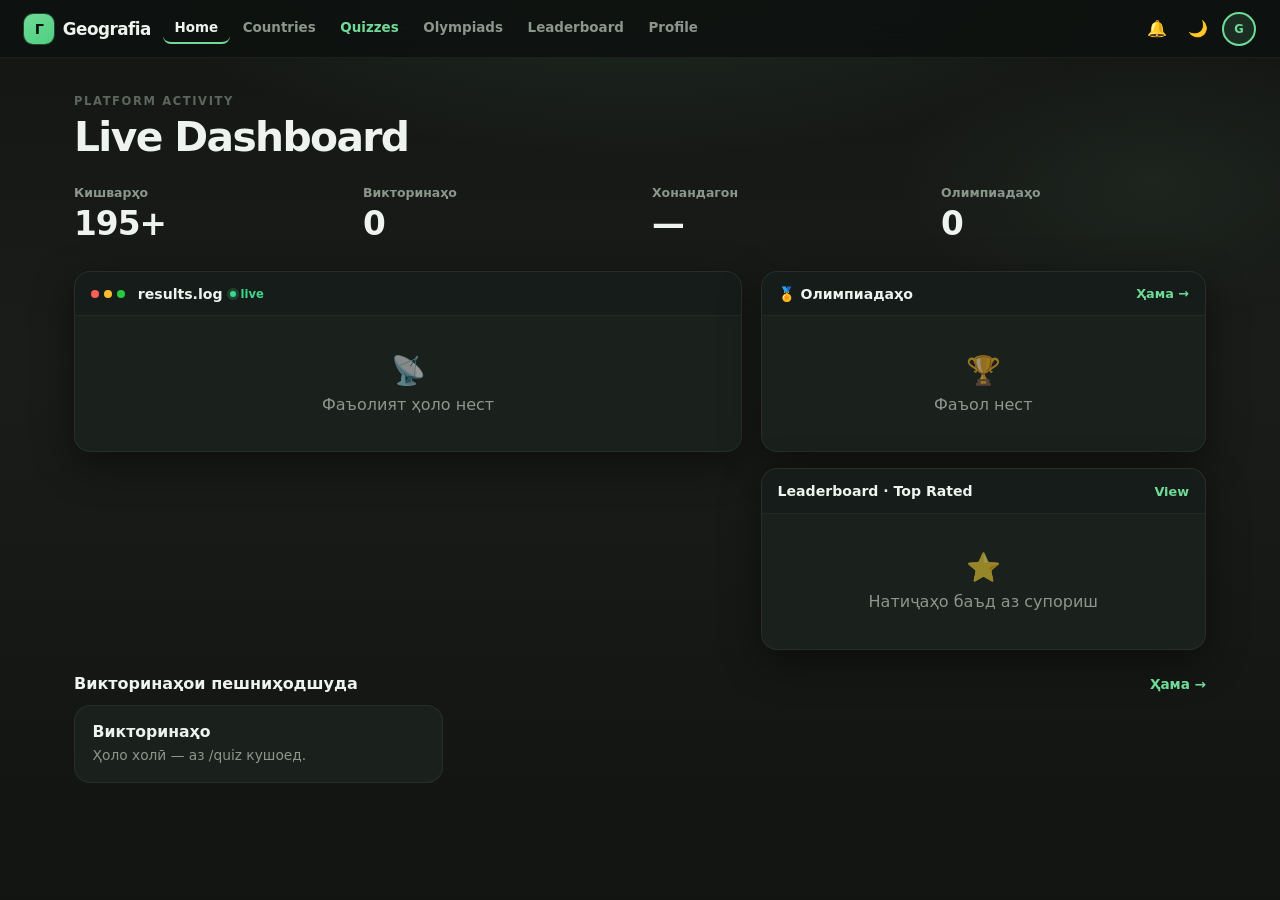
==== index.html @ 12d74303 "Profile route wiring; home without admin links; countries without admin link" ====
<!DOCTYPE html>
<html lang="tg">
<head>
  <meta charset="UTF-8" />
  <meta name="viewport" content="width=device-width, initial-scale=1.0, maximum-scale=1.0, user-scalable=no" />
  <title>Geografia — Live Dashboard</title>
  <link rel="stylesheet" href="css/style.css" />
  <link rel="stylesheet" href="css/platform.css" />
</head>
<body class="pf-page-home">
  <header class="pf-topbar">
    <a class="pf-brand" href="/"><span class="pf-brand-mark">Г</span> Geografia</a>
    <nav class="pf-nav">
      <a href="/" class="active">Home</a>
      <a href="/countries">Countries</a>
      <a href="/quiz">Quizzes</a>
      <a href="/student">Olympiads</a>
      <a href="/#leaderboard">Leaderboard</a>
      <a href="/profile">Profile</a>
    </nav>
    <div class="pf-actions">
      <button type="button" class="pf-icon-btn" id="pfNotif" title="Огоҳӣ">🔔</button>
      <button type="button" class="pf-icon-btn" id="pfTheme" title="Тема">🌙</button>
      <a class="pf-avatar" id="pfAvatar" href="/profile" title="Профил">G</a>
    </div>
  </header>
  <div id="pfNotifDrawer" class="pf-drawer hidden">
    <h3>Огоҳиҳо</h3>
    <div class="pf-drawer-item">Хуш омадед ба платформаи Geografia</div>
  </div>
  <main id="pfHome" class="pf-dash">
    <p class="pf-kicker">Platform activity</p>
    <h1 class="pf-dash-title">Live Dashboard</h1>
    <div class="pf-metrics">
      <div><span class="pf-metric-label">Кишварҳо</span><span class="pf-metric-value" id="pfMCountries">195+</span></div>
      <div><span class="pf-metric-label">Викторинаҳо</span><span class="pf-metric-value" id="pfMQuizzes">—</span></div>
      <div><span class="pf-metric-label">Хонандагон</span><span class="pf-metric-value" id="pfMStudents">—</span></div>
      <div><span class="pf-metric-label">Олимпиадаҳо</span><span class="pf-metric-value" id="pfMOlympiads">—</span></div>
    </div>
    <div class="pf-workspace">
      <div class="pf-panel">
        <div class="pf-panel-head">
          <div class="pf-panel-title"><span class="pf-dots" aria-hidden="true"><i></i><i></i><i></i></span> results.log <span class="pf-live-badge">live</span></div>
        </div>
        <div class="pf-panel-body" id="pfActivityFeed"><div class="pf-empty"><div class="ico">📡</div>Фаъолият ҳоло нест</div></div>
      </div>
      <div class="pf-side">
        <div class="pf-panel">
          <div class="pf-panel-head"><h2>🏅 Олимпиадаҳо</h2><a href="/student">Ҳама →</a></div>
          <div class="pf-panel-body" id="pfUpcomingBox"><div class="pf-empty"><div class="ico">🏆</div>Фаъол нест</div></div>
        </div>
        <div class="pf-panel" id="leaderboard">
          <div class="pf-panel-head"><h2>Leaderboard · Top Rated</h2><a href="/quiz">View</a></div>
          <div class="pf-panel-body" id="pfLeaderPreview"><div class="pf-empty"><div class="ico">⭐</div>Натиҷаҳо баъд аз супориш</div></div>
        </div>
      </div>
    </div>
    <div class="pf-feat-wrap">
      <div class="pf-section-head"><h2>Викторинаҳои пешниҳодшуда</h2><a class="more" href="/quiz">Ҳама →</a></div>
      <div class="pf-feat-grid" id="pfFeaturedQuizzes"></div>
    </div>
  </main>
  <script src="js/platform.js"></script>
  <script src="js/platform-home.js"></script>
</body>
</html>
---- css/style.css ----
:root {
    --bg: #1a1c19;
    --bg-deep: #141614;
    --surface: #2c312c;
    --surface-2: #353b34;
    --text: #f2f4f1;
    --muted: #9aa39a;
    --accent: #70db97;
    --accent-soft: rgba(112, 219, 151, 0.18);
    --border: rgba(255, 255, 255, 0.06);
    --card: #252925;
    --nav: #1f241f;
    --shadow: 0 8px 28px rgba(0, 0, 0, 0.35);
}

body.light-theme {
    --bg: #f3f5f2;
    --bg-deep: #e8ebe6;
    --surface: #ffffff;
    --surface-2: #f0f3ef;
    --text: #142016;
    --muted: #5b675c;
    --accent: #1f9d57;
    --accent-soft: rgba(31, 157, 87, 0.14);
    --border: rgba(0, 0, 0, 0.08);
    --card: #ffffff;
    --nav: #ffffff;
    --shadow: 0 8px 24px rgba(20, 32, 22, 0.1);
}

* { box-sizing: border-box; }

html {
    scroll-behavior: smooth;
    -webkit-text-size-adjust: 100%;
}

body {
    margin: 0;
    font-family: Inter, ui-sans-serif, system-ui, -apple-system, "Segoe UI", sans-serif;
    min-height: 100vh;
    background: var(--bg);
    color: var(--text);
    padding-bottom: 78px;
}

button, input, select { font: inherit; }
button { border: 0; outline: none; background: none; color: inherit; cursor: pointer; }

.sr-only {
    position: absolute;
    width: 1px;
    height: 1px;
    padding: 0;
    margin: -1px;
    overflow: hidden;
    clip: rect(0, 0, 0, 0);
    white-space: nowrap;
    border: 0;
}

/* ===== Professional top bar ===== */
.app-header {
    display: flex;
    align-items: flex-start;
    justify-content: space-between;
    gap: 12px;
    padding: 16px 14px 10px;
}

.app-header-text {
    min-width: 0;
    flex: 1;
}

.app-header-text h1 {
    margin: 0;
    font-size: 1.45rem;
    font-weight: 800;
    letter-spacing: -0.02em;
    line-height: 1.2;
}

.app-header-text p {
    margin: 4px 0 0;
    color: var(--muted);
    font-size: 0.84rem;
    line-height: 1.35;
}

.header-actions {
    display: flex;
    align-items: center;
    gap: 8px;
    flex-shrink: 0;
}

.header-icon-btn {
    width: 40px;
    height: 40px;
    border-radius: 50%;
    background: var(--surface);
    border: 1px solid var(--border);
    display: grid;
    place-items: center;
    font-size: 1.05rem;
    box-shadow: 0 2px 10px rgba(0,0,0,0.15);
    transition: transform 0.15s ease, border-color 0.15s ease;
}

.header-icon-btn:active {
    transform: scale(0.96);
}

.settings-panel {
    position: relative;
    z-index: 1200;
}

.settings-drawer {
    position: absolute;
    top: calc(100% + 8px);
    right: 0;
    width: min(280px, calc(100vw - 24px));
    display: grid;
    gap: 14px;
    padding: 16px;
    border-radius: 18px;
    background: var(--surface);
    border: 1px solid var(--border);
    box-shadow: var(--shadow);
    transform: translateY(-6px);
    opacity: 0;
    visibility: hidden;
    pointer-events: none;
    transition: 0.2s ease;
}

.settings-panel.open .settings-drawer {
    transform: translateY(0);
    opacity: 1;
    visibility: visible;
    pointer-events: auto;
}

.settings-drawer h2 { margin: 0; font-size: 1.05rem; }
.settings-group { display: grid; gap: 8px; }
.settings-label { color: var(--muted); font-size: 0.82rem; }

.segmented-control {
    display: grid;
    grid-template-columns: 1fr 1fr;
    gap: 8px;
}

.settings-option {
    min-height: 40px;
    border-radius: 12px;
    background: var(--surface-2);
    border: 1px solid var(--border);
    color: var(--text);
}

.settings-option.active {
    background: var(--accent);
    color: #0c1510;
    border-color: var(--accent);
    font-weight: 700;
}

#languageSelect {
    width: 100%;
    background: var(--bg-deep);
    color: var(--text);
    border: 1px solid var(--border);
    border-radius: 12px;
    padding: 12px;
}

/* ===== Content ===== */
.app-content {
    padding: 4px 14px 20px;
}

.search-wrap {
    display: flex;
    align-items: center;
    gap: 10px;
    background: var(--surface);
    border-radius: 999px;
    padding: 12px 16px;
    border: 1px solid var(--border);
    margin-bottom: 16px;
}

.search-icon { opacity: 0.55; font-size: 0.95rem; }

#searchInput {
    flex: 1;
    border: 0;
    outline: none;
    background: transparent;
    color: var(--text);
    font-size: 16px;
    min-width: 0;
}

#searchInput::placeholder { color: var(--muted); }

.region-label {
    color: var(--muted);
    font-size: 0.82rem;
    margin-bottom: 8px;
}

.region-chips {
    display: flex;
    gap: 8px;
    overflow-x: auto;
    padding-bottom: 6px;
    margin-bottom: 12px;
    scrollbar-width: none;
}

.region-chips::-webkit-scrollbar { display: none; }

.chip {
    flex-shrink: 0;
    padding: 8px 14px;
    border-radius: 999px;
    background: var(--surface);
    color: var(--text);
    font-size: 0.88rem;
    font-weight: 600;
    border: 1px solid var(--border);
    white-space: nowrap;
}

.chip.active {
    background: var(--accent);
    color: #0c1510;
    border-color: var(--accent);
}

.hidden-filters {
    position: absolute !important;
    width: 1px !important;
    height: 1px !important;
    overflow: hidden !important;
    clip: rect(0 0 0 0) !important;
    white-space: nowrap !important;
}

.list-meta {
    display: flex;
    align-items: center;
    justify-content: space-between;
    margin-bottom: 12px;
    color: var(--muted);
    font-size: 0.88rem;
}

.sort-btn {
    background: var(--surface);
    border: 1px solid var(--border);
    border-radius: 10px;
    padding: 6px 10px;
    color: var(--text);
    font-size: 0.82rem;
    font-weight: 600;
}

/* ===== Cards ===== */
.results-grid {
    display: grid;
    grid-template-columns: 1fr 1fr;
    gap: 12px;
}

.country-card {
    background: var(--card);
    border-radius: 18px;
    overflow: hidden;
    border: 1px solid var(--border);
    cursor: pointer;
    transition: transform 0.2s ease;
}

.country-card:active { transform: scale(0.98); }

.card-flag {
    width: 100%;
    height: 96px;
    object-fit: cover;
    display: block;
}

.card-content { padding: 10px 11px 12px; }

.card-title {
    margin: 0 0 4px;
    font-size: 0.98rem;
    font-weight: 800;
    line-height: 1.25;
}

.card-meta {
    display: grid;
    gap: 5px;
    color: var(--muted);
    font-size: 0.76rem;
    line-height: 1.35;
}

.card-meta p { margin: 0; }

.card-meta strong {
    color: var(--accent);
    font-weight: 700;
}

.empty-state {
    grid-column: 1 / -1;
    text-align: center;
    padding: 40px 16px;
    color: var(--muted);
    background: var(--surface);
    border-radius: 16px;
    border: 1px dashed var(--border);
}

.alert {
    margin-bottom: 12px;
    padding: 12px 14px;
    border-radius: 14px;
    font-size: 0.9rem;
    background: var(--accent-soft);
    border: 1px solid rgba(112, 219, 151, 0.25);
    color: var(--text);
}

.alert.hidden { display: none; }
.alert.error {
    background: rgba(248, 113, 113, 0.12);
    border-color: rgba(248, 113, 113, 0.3);
    color: #fecaca;
}
.alert.success { background: var(--accent-soft); }
.alert.info {
    background: rgba(59, 130, 246, 0.12);
    border-color: rgba(59, 130, 246, 0.25);
}

/* ===== Bottom nav ===== */
.bottom-nav {
    position: fixed;
    left: 0;
    right: 0;
    bottom: 0;
    height: 68px;
    background: var(--nav);
    border-top: 1px solid var(--border);
    display: grid;
    grid-template-columns: repeat(4, 1fr);
    z-index: 900;
    padding: 6px 4px calc(6px + env(safe-area-inset-bottom));
}

.nav-item {
    display: flex;
    flex-direction: column;
    align-items: center;
    justify-content: center;
    gap: 3px;
    color: var(--muted);
    font-size: 0.68rem;
    font-weight: 600;
    border-radius: 14px;
    padding: 4px 2px;
}

.nav-item .nav-icon { font-size: 1.2rem; line-height: 1; }
.nav-item.active {
    color: var(--accent);
    background: var(--accent-soft);
}

/* ===== Modals ===== */
.modal {
    position: fixed;
    inset: 0;
    display: grid;
    place-items: end center;
    background: rgba(0, 0, 0, 0.72);
    opacity: 0;
    visibility: hidden;
    transition: 0.25s ease;
    z-index: 1000;
    padding: 0;
}

.modal.show {
    opacity: 1;
    visibility: visible;
}

.modal-window {
    width: 100%;
    max-height: 92vh;
    overflow: hidden;
    border-radius: 22px 22px 0 0;
    background: var(--bg);
    border: 1px solid var(--border);
    display: flex;
    flex-direction: column;
    position: relative;
}

.close-button {
    position: absolute;
    top: 12px;
    right: 12px;
    width: 38px;
    height: 38px;
    border-radius: 50%;
    background: var(--surface);
    color: var(--text);
    font-size: 1.4rem;
    display: grid;
    place-items: center;
    z-index: 2;
}

.modal-header {
    padding: 20px 16px 12px;
    border-bottom: 1px solid var(--border);
    display: flex;
    flex-direction: column;
    gap: 10px;
}

.modal-header h2 {
    margin: 0;
    font-size: 1.35rem;
    padding-right: 40px;
}

.modal-header p {
    margin: 4px 0 0;
    color: var(--muted);
    font-size: 0.9rem;
}

.modal-badge {
    align-self: flex-start;
    padding: 7px 12px;
    border-radius: 999px;
    background: var(--accent-soft);
    color: var(--accent);
    font-size: 0.8rem;
    font-weight: 700;
}

.modal-body {
    overflow-y: auto;
    padding: 14px 16px 28px;
}

.detail-section {
    background: var(--surface);
    border: 1px solid var(--border);
    border-radius: 16px;
    padding: 14px;
    margin-bottom: 12px;
}

.detail-section h3 {
    margin: 0 0 10px;
    color: var(--accent);
    font-size: 0.95rem;
}

.detail-section p,
.detail-section li {
    margin: 0 0 8px;
    line-height: 1.6;
    font-size: 0.92rem;
}

.detail-section ul { list-style: none; padding: 0; margin: 0; }

.section-highlight {
    display: flex;
    flex-wrap: wrap;
    gap: 10px;
    margin-bottom: 12px;
}

.section-card {
    flex: 1 1 140px;
    background: var(--bg-deep);
    border-radius: 12px;
    padding: 12px;
    border: 1px solid var(--border);
}

.section-card strong {
    display: block;
    font-size: 0.78rem;
    color: var(--muted);
    margin-bottom: 4px;
}

.section-card span {
    font-size: 1rem;
    font-weight: 700;
}

.section-group { display: grid; gap: 12px; }

#countryMap,
.map-placeholder {
    min-height: 200px;
    border-radius: 14px;
    background: var(--bg-deep);
    border: 1px solid var(--border);
    position: relative;
}

.country-map-wrapper { margin-top: 10px; }
.country-map-wrapper h4 {
    margin: 0 0 8px;
    color: var(--muted);
    font-size: 0.9rem;
}

.button-primary {
    width: 100%;
    min-height: 46px;
    background: var(--accent);
    color: #0c1510;
    border-radius: 14px;
    font-weight: 800;
    padding: 12px;
}

.button-secondary {
    width: 100%;
    min-height: 44px;
    background: var(--surface);
    color: var(--text);
    border-radius: 14px;
    border: 1px solid var(--border);
    padding: 12px;
    font-weight: 600;
}

.books-body { display: grid; gap: 12px; }
.books-list { display: grid; gap: 10px; }

.book-card {
    width: 100%;
    text-align: left;
    padding: 14px;
    border-radius: 16px;
    background: var(--surface);
    border: 1px solid var(--border);
    display: grid;
    grid-template-columns: auto 1fr;
    gap: 12px;
    color: var(--text);
}

.book-card.active, .book-card:hover { border-color: var(--accent); }

.book-icon {
    width: 40px;
    height: 40px;
    border-radius: 12px;
    background: var(--accent-soft);
    color: var(--accent);
    display: grid;
    place-items: center;
    font-size: 1.2rem;
}

.book-card-title { display: block; font-weight: 800; }
.book-card p, .book-details p { margin: 6px 0 0; color: var(--muted); font-size: 0.88rem; }
.book-meta { display: flex; flex-wrap: wrap; gap: 6px; margin-top: 8px; }
.book-meta span {
    padding: 4px 8px;
    border-radius: 999px;
    background: rgba(255,255,255,0.06);
    font-size: 0.75rem;
    color: var(--muted);
}

.book-details {
    background: var(--surface);
    border-radius: 16px;
    border: 1px solid var(--border);
    padding: 14px;
    display: grid;
    gap: 12px;
}

.book-detail-icon {
    width: 52px;
    height: 52px;
    border-radius: 14px;
    background: var(--accent-soft);
    color: var(--accent);
    display: grid;
    place-items: center;
    font-size: 1.5rem;
}

.book-actions { display: grid; gap: 8px; }

.book-action {
    min-height: 44px;
    display: inline-flex;
    align-items: center;
    justify-content: center;
    gap: 8px;
    border-radius: 14px;
    background: var(--accent);
    color: #0c1510;
    text-decoration: none;
    font-weight: 700;
    padding: 10px;
}

.book-action.secondary {
    background: var(--surface-2);
    color: var(--text);
}

.quiz-body { min-height: auto; }
.quiz-app { display: grid; gap: 12px; }

.quiz-sidebar,
.quiz-stage,
.quiz-locked {
    background: var(--surface);
    border: 1px solid var(--border);
    border-radius: 16px;
    padding: 14px;
}

.quiz-input {
    width: 100%;
    min-height: 44px;
    background: var(--bg-deep);
    color: var(--text);
    border: 1px solid var(--border);
    border-radius: 12px;
    padding: 10px 12px;
    font-size: 16px;
}

.quiz-scoreboard { display: grid; gap: 8px; margin-top: 8px; }
.quiz-score-card {
    padding: 12px;
    border-radius: 12px;
    background: var(--bg-deep);
    border: 1px solid var(--border);
    color: var(--muted);
    font-size: 0.85rem;
    display: grid;
    gap: 4px;
}
.quiz-score-card.active {
    border-color: var(--accent);
    background: var(--accent-soft);
    color: var(--text);
}
.quiz-score-card strong { color: var(--text); }

.quiz-empty, .quiz-locked, .quiz-result {
    display: grid;
    gap: 12px;
    text-align: center;
    align-content: center;
    min-height: 180px;
}

.quiz-progress { display: flex; flex-wrap: wrap; gap: 8px; margin-bottom: 10px; }
.quiz-progress span {
    padding: 6px 10px;
    border-radius: 999px;
    background: var(--bg-deep);
    color: var(--muted);
    font-size: 0.8rem;
}

.quiz-question { display: grid; gap: 12px; }
.quiz-options { display: grid; gap: 8px; }

.quiz-option {
    width: 100%;
    min-height: 50px;
    display: grid;
    grid-template-columns: 32px 1fr;
    gap: 10px;
    align-items: center;
    text-align: left;
    background: var(--bg-deep);
    border: 1px solid var(--border);
    border-radius: 14px;
    padding: 10px;
    color: var(--text);
}

.quiz-option span {
    width: 32px;
    height: 32px;
    display: grid;
    place-items: center;
    border-radius: 10px;
    background: var(--accent-soft);
    color: var(--accent);
    font-weight: 800;
}

.quiz-option.correct {
    border-color: var(--accent);
    background: var(--accent-soft);
}

.quiz-option.wrong {
    border-color: #f87171;
    background: rgba(248, 113, 113, 0.12);
}

.quiz-feedback {
    padding: 12px;
    border-radius: 12px;
    display: grid;
    gap: 4px;
}
.quiz-feedback.correct {
    background: var(--accent-soft);
    border: 1px solid rgba(112, 219, 151, 0.35);
}
.quiz-feedback.wrong {
    background: rgba(248, 113, 113, 0.12);
    border: 1px solid rgba(248, 113, 113, 0.3);
    color: #fecaca;
}

.quiz-winner { color: var(--accent); font-weight: 800; margin: 0; }
.quiz-review { display: grid; gap: 12px; text-align: left; }
.quiz-review-player { display: grid; gap: 8px; }
.quiz-review-row {
    padding: 10px;
    border-radius: 12px;
    background: var(--bg-deep);
    border: 1px solid var(--border);
    display: grid;
    gap: 4px;
}
.quiz-review-row.correct { border-color: rgba(112, 219, 151, 0.4); }
.quiz-review-row.wrong { border-color: rgba(248, 113, 113, 0.35); }
.quiz-review-row span { color: var(--muted); font-size: 0.85rem; }

.auth-layout { display: grid; gap: 12px; }
.auth-card {
    background: var(--surface);
    border: 1px solid var(--border);
    border-radius: 16px;
    padding: 16px;
    display: grid;
    gap: 10px;
}
.auth-card h3 { margin: 0 0 4px; }
.auth-card label { color: var(--muted); font-size: 0.84rem; }
.auth-card input {
    width: 100%;
    min-height: 46px;
    background: var(--bg-deep);
    color: var(--text);
    border: 1px solid var(--border);
    border-radius: 12px;
    padding: 10px 12px;
    font-size: 16px;
}

.auth-message {
    padding: 12px;
    border-radius: 12px;
    background: var(--accent-soft);
    border: 1px solid rgba(112, 219, 151, 0.3);
}
.auth-message.error {
    background: rgba(248, 113, 113, 0.12);
    border-color: rgba(248, 113, 113, 0.3);
    color: #fecaca;
}

.auth-message.hidden,
.auth-profile.hidden,
.auth-layout.hidden,
.quiz-app.hidden,
.quiz-locked.hidden { display: none; }

.auth-profile { text-align: center; justify-items: center; }
.auth-avatar {
    width: 64px;
    height: 64px;
    border-radius: 18px;
    background: var(--accent-soft);
    color: var(--accent);
    display: grid;
    place-items: center;
    font-size: 1.8rem;
    margin: 0 auto 8px;
}
.auth-profile p { margin: 0; color: var(--muted); }

@media (min-width: 520px) {
    .results-grid { gap: 14px; }
    .card-flag { height: 110px; }
}

/* =========================================================
   DESKTOP ONLY — richer design + animations
   Mobile styles above stay untouched
   ========================================================= */
@media (min-width: 900px) {
    body {
        padding-bottom: 0;
        background:
            radial-gradient(ellipse 80% 50% at 50% -10%, rgba(112, 219, 151, 0.14), transparent 55%),
            radial-gradient(ellipse 40% 30% at 90% 20%, rgba(112, 219, 151, 0.06), transparent 50%),
            linear-gradient(180deg, #141614 0%, #1a1c19 40%, #121412 100%);
    }

    body.light-theme {
        background:
            radial-gradient(ellipse 80% 50% at 50% -10%, rgba(31, 157, 87, 0.1), transparent 55%),
            linear-gradient(180deg, #f8faf7 0%, #f3f5f2 50%, #eef1ec 100%);
    }

    .bottom-nav { display: none; }

    /* Header */
    .app-header {
        max-width: 1180px;
        margin: 0 auto;
        padding: 36px 28px 18px;
        align-items: center;
    }

    .app-header-text h1 {
        font-size: 2.35rem;
        background: linear-gradient(135deg, #f2f4f1 30%, #70db97 100%);
        -webkit-background-clip: text;
        background-clip: text;
        color: transparent;
        animation: fadeSlideDown 0.55s ease both;
    }

    body.light-theme .app-header-text h1 {
        background: linear-gradient(135deg, #142016 20%, #1f9d57 100%);
        -webkit-background-clip: text;
        background-clip: text;
    }

    .app-header-text p {
        font-size: 1rem;
        margin-top: 8px;
        animation: fadeSlideDown 0.55s ease 0.08s both;
    }

    .header-actions {
        gap: 10px;
        animation: fadeSlideDown 0.55s ease 0.12s both;
    }

    .header-icon-btn {
        width: 48px;
        height: 48px;
        font-size: 1.15rem;
        border-radius: 16px;
        transition: transform 0.22s ease, border-color 0.22s ease, box-shadow 0.22s ease, background 0.22s ease;
    }

    .header-icon-btn:hover {
        transform: translateY(-3px) scale(1.05);
        border-color: rgba(112, 219, 151, 0.45);
        box-shadow: 0 12px 28px rgba(112, 219, 151, 0.15);
        background: var(--surface-2);
    }

    .settings-drawer {
        top: calc(100% + 12px);
        border-radius: 20px;
        padding: 20px;
        backdrop-filter: blur(12px);
    }

    /* Content shell */
    .app-content {
        max-width: 1180px;
        margin: 0 auto;
        padding: 8px 28px 56px;
    }

    /* Search */
    .search-wrap {
        padding: 16px 22px;
        border-radius: 20px;
        margin-bottom: 22px;
        transition: border-color 0.25s ease, box-shadow 0.25s ease;
        animation: fadeSlideUp 0.5s ease 0.1s both;
    }

    .search-wrap:focus-within {
        border-color: rgba(112, 219, 151, 0.5);
        box-shadow: 0 0 0 4px rgba(112, 219, 151, 0.12), 0 16px 40px rgba(0,0,0,0.2);
    }

    #searchInput { font-size: 1.05rem; }

    .region-label {
        font-size: 0.9rem;
        margin-bottom: 10px;
        animation: fadeSlideUp 0.5s ease 0.15s both;
    }

    .region-chips {
        gap: 10px;
        margin-bottom: 18px;
        animation: fadeSlideUp 0.5s ease 0.18s both;
    }

    .chip {
        padding: 10px 18px;
        font-size: 0.92rem;
        transition: transform 0.2s ease, background 0.2s ease, box-shadow 0.2s ease;
    }

    .chip:hover {
        transform: translateY(-2px);
        box-shadow: 0 8px 20px rgba(0,0,0,0.18);
    }

    .chip.active {
        box-shadow: 0 8px 22px rgba(112, 219, 151, 0.25);
    }

    .list-meta {
        margin-bottom: 18px;
        font-size: 0.95rem;
        animation: fadeSlideUp 0.5s ease 0.2s both;
    }

    .sort-btn {
        padding: 8px 14px;
        border-radius: 12px;
        transition: transform 0.2s ease, border-color 0.2s ease;
    }

    .sort-btn:hover {
        transform: translateY(-1px);
        border-color: rgba(112, 219, 151, 0.4);
    }

    /* Cards grid */
    .results-grid {
        grid-template-columns: repeat(3, 1fr);
        gap: 22px;
    }

    .country-card {
        border-radius: 22px;
        transition:
            transform 0.35s cubic-bezier(0.22, 1, 0.36, 1),
            box-shadow 0.35s ease,
            border-color 0.35s ease;
        animation: cardIn 0.5s ease both;
    }

    .country-card:nth-child(1) { animation-delay: 0.05s; }
    .country-card:nth-child(2) { animation-delay: 0.09s; }
    .country-card:nth-child(3) { animation-delay: 0.13s; }
    .country-card:nth-child(4) { animation-delay: 0.17s; }
    .country-card:nth-child(5) { animation-delay: 0.21s; }
    .country-card:nth-child(6) { animation-delay: 0.25s; }
    .country-card:nth-child(n+7) { animation-delay: 0.28s; }

    .country-card:hover {
        transform: translateY(-10px) scale(1.015);
        border-color: rgba(112, 219, 151, 0.45);
        box-shadow:
            0 24px 50px rgba(0, 0, 0, 0.35),
            0 0 0 1px rgba(112, 219, 151, 0.12),
            0 12px 40px rgba(112, 219, 151, 0.1);
    }

    .country-card:active { transform: translateY(-4px) scale(1.01); }

    .card-flag {
        height: 150px;
        transition: transform 0.45s ease;
    }

    .country-card:hover .card-flag {
        transform: scale(1.06);
    }

    .card-content { padding: 16px 18px 18px; }

    .card-title {
        font-size: 1.2rem;
        margin-bottom: 8px;
    }

    .card-meta {
        font-size: 0.88rem;
        gap: 7px;
    }

    /* Modal desktop */
    .modal {
        place-items: center;
        padding: 28px;
        backdrop-filter: blur(6px);
    }

    .modal-window {
        max-width: 980px;
        border-radius: 26px;
        max-height: 90vh;
        box-shadow: 0 40px 100px rgba(0, 0, 0, 0.5);
        animation: modalPop 0.35s cubic-bezier(0.22, 1, 0.36, 1) both;
    }

    .modal.show .modal-window {
        animation: modalPop 0.35s cubic-bezier(0.22, 1, 0.36, 1) both;
    }

    .close-button {
        width: 44px;
        height: 44px;
        transition: transform 0.2s ease, background 0.2s ease;
    }

    .close-button:hover {
        transform: rotate(90deg) scale(1.08);
        background: var(--surface-2);
    }

    .modal-header {
        padding: 28px 28px 16px;
        flex-direction: row;
        align-items: flex-start;
        justify-content: space-between;
    }

    .modal-header h2 { font-size: 1.85rem; }
    .modal-body { padding: 20px 28px 32px; }

    .detail-section {
        padding: 20px;
        border-radius: 18px;
        transition: border-color 0.25s ease, box-shadow 0.25s ease;
    }

    .detail-section:hover {
        border-color: rgba(112, 219, 151, 0.28);
        box-shadow: 0 8px 28px rgba(0,0,0,0.15);
    }

    .section-card {
        transition: transform 0.2s ease, border-color 0.2s ease;
    }

    .section-card:hover {
        transform: translateY(-2px);
        border-color: rgba(112, 219, 151, 0.3);
    }

    #countryMap, .map-placeholder {
        min-height: 280px;
        border-radius: 18px;
    }

    .button-primary,
    .button-secondary,
    .book-action {
        transition: transform 0.2s ease, box-shadow 0.2s ease;
    }

    .button-primary:hover,
    .book-action:hover {
        transform: translateY(-2px);
        box-shadow: 0 12px 28px rgba(112, 219, 151, 0.28);
    }

    .button-secondary:hover {
        transform: translateY(-2px);
        border-color: rgba(112, 219, 151, 0.35);
    }

    .book-card {
        transition: transform 0.25s ease, border-color 0.25s ease, box-shadow 0.25s ease;
    }

    .book-card:hover {
        transform: translateY(-4px);
        box-shadow: 0 16px 36px rgba(0,0,0,0.2);
    }

    .quiz-option {
        transition: transform 0.2s ease, border-color 0.2s ease;
    }

    .quiz-option:hover:not(:disabled) {
        transform: translateX(4px);
        border-color: rgba(112, 219, 151, 0.45);
    }

    .auth-layout {
        grid-template-columns: 1fr 1fr;
        gap: 18px;
    }

    .books-body {
        grid-template-columns: 0.95fr 1.05fr;
        gap: 18px;
    }

    .quiz-app {
        grid-template-columns: 0.75fr 1.25fr;
        gap: 18px;
    }
}

/* Desktop animations */
@keyframes fadeSlideDown {
    from {
        opacity: 0;
        transform: translateY(-14px);
    }
    to {
        opacity: 1;
        transform: translateY(0);
    }
}

@keyframes fadeSlideUp {
    from {
        opacity: 0;
        transform: translateY(14px);
    }
    to {
        opacity: 1;
        transform: translateY(0);
    }
}

@keyframes cardIn {
    from {
        opacity: 0;
        transform: translateY(18px) scale(0.97);
    }
    to {
        opacity: 1;
        transform: translateY(0) scale(1);
    }
}

@keyframes modalPop {
    from {
        opacity: 0;
        transform: translateY(24px) scale(0.96);
    }
    to {
        opacity: 1;
        transform: translateY(0) scale(1);
    }
}

/* Prefer reduced motion */
@media (prefers-reduced-motion: reduce) {
    *,
    *::before,
    *::after {
        animation-duration: 0.01ms !important;
        animation-iteration-count: 1 !important;
        transition-duration: 0.01ms !important;
    }
}
---- css/platform.css ----
/* ============================================================
   Geografia Platform UI — product design system
   Structure inspired by professional olympiad platforms
   Brand: Geografia green on deep charcoal (NOT Electicode clone)
   ============================================================ */

:root {
  --pf-bg: #0e1210;
  --pf-bg-elevated: #151a17;
  --pf-panel: #1a211d;
  --pf-panel-2: #222a25;
  --pf-line: rgba(255, 255, 255, 0.06);
  --pf-text: #eef3ef;
  --pf-muted: #8b968c;
  --pf-faint: #5c665e;
  --pf-accent: #70db97;
  --pf-accent-dim: rgba(112, 219, 151, 0.14);
  --pf-accent-strong: #4ecf80;
  --pf-ok: #3dd68c;
  --pf-warn: #e6b84d;
  --pf-radius: 16px;
  --pf-radius-sm: 10px;
  --pf-top: 58px;
  --pf-shadow: 0 12px 40px rgba(0, 0, 0, 0.45);
  --pf-font: Inter, ui-sans-serif, system-ui, -apple-system, "Segoe UI", sans-serif;
}

body.light-theme {
  --pf-bg: #f2f5f2;
  --pf-bg-elevated: #ffffff;
  --pf-panel: #ffffff;
  --pf-panel-2: #f4f7f4;
  --pf-line: rgba(0, 0, 0, 0.08);
  --pf-text: #121a14;
  --pf-muted: #5a665c;
  --pf-faint: #8a958c;
  --pf-accent: #1f9d57;
  --pf-accent-dim: rgba(31, 157, 87, 0.12);
  --pf-shadow: 0 8px 28px rgba(18, 32, 22, 0.1);
}

/* Never hide legacy app blocks */
.pf-view,
section.pf-view {
  display: block !important;
}
.pf-bottom {
  display: none !important;
}

/* ---------- Top bar ---------- */
.pf-topbar {
  position: sticky;
  top: 0;
  z-index: 200;
  height: var(--pf-top);
  display: flex;
  align-items: center;
  gap: 0.75rem;
  padding: 0 1rem;
  background: rgba(14, 18, 16, 0.92);
  border-bottom: 1px solid var(--pf-line);
  backdrop-filter: blur(14px);
  font-family: var(--pf-font);
}
body.light-theme .pf-topbar {
  background: rgba(255, 255, 255, 0.92);
}

.pf-brand {
  display: inline-flex;
  align-items: center;
  gap: 0.55rem;
  text-decoration: none;
  color: var(--pf-text);
  font-weight: 800;
  font-size: 1.05rem;
  letter-spacing: -0.03em;
  flex-shrink: 0;
}
.pf-brand-mark {
  width: 30px;
  height: 30px;
  border-radius: 9px;
  background: linear-gradient(145deg, var(--pf-accent), var(--pf-accent-strong));
  color: #0a120e;
  display: grid;
  place-items: center;
  font-size: 0.9rem;
  font-weight: 900;
  box-shadow: 0 0 0 1px rgba(112, 219, 151, 0.25);
}

.pf-nav {
  display: none;
  align-items: center;
  gap: 0.1rem;
  flex: 1;
  min-width: 0;
  overflow-x: auto;
  scrollbar-width: none;
}
.pf-nav::-webkit-scrollbar { display: none; }
.pf-nav a {
  display: inline-flex;
  align-items: center;
  gap: 0.35rem;
  text-decoration: none;
  color: var(--pf-muted);
  font-size: 0.84rem;
  font-weight: 600;
  padding: 0.42rem 0.72rem;
  border-radius: 8px;
  white-space: nowrap;
  border-bottom: 2px solid transparent;
  transition: color 0.15s, background 0.15s;
}
.pf-nav a:hover {
  color: var(--pf-text);
  background: rgba(255, 255, 255, 0.04);
}
.pf-nav a.active {
  color: var(--pf-text);
  background: transparent;
  border-bottom-color: var(--pf-accent);
}
.pf-nav a[href="/quiz"] {
  color: var(--pf-accent);
}

.pf-actions {
  display: flex;
  align-items: center;
  gap: 0.35rem;
  margin-left: auto;
  flex-shrink: 0;
}
.pf-icon-btn {
  width: 36px;
  height: 36px;
  border-radius: 10px;
  border: 1px solid transparent;
  background: transparent;
  color: var(--pf-muted);
  display: grid;
  place-items: center;
  cursor: pointer;
  font-size: 1rem;
  transition: color 0.15s, background 0.15s, border-color 0.15s;
}
.pf-icon-btn:hover {
  color: var(--pf-text);
  background: rgba(255, 255, 255, 0.05);
  border-color: var(--pf-line);
}
.pf-avatar {
  width: 34px;
  height: 34px;
  border-radius: 50%;
  border: 2px solid var(--pf-accent);
  background: var(--pf-accent-dim);
  color: var(--pf-accent);
  display: grid;
  place-items: center;
  font-weight: 800;
  font-size: 0.72rem;
  cursor: pointer;
  text-decoration: none;
  overflow: hidden;
}
.pf-avatar img {
  width: 100%;
  height: 100%;
  object-fit: cover;
}

@media (min-width: 980px) {
  .pf-nav { display: flex; }
  .pf-topbar { padding: 0 1.5rem; }
}

/* ---------- Home dashboard shell ---------- */
.pf-dash {
  font-family: var(--pf-font);
  max-width: 1180px;
  margin: 0 auto;
  padding: 1.75rem 1rem 2rem;
}
@media (min-width: 900px) {
  .pf-dash { padding: 2.25rem 1.5rem 2.5rem; }
}

.pf-kicker {
  margin: 0 0 0.35rem;
  font-size: 0.72rem;
  font-weight: 700;
  letter-spacing: 0.14em;
  text-transform: uppercase;
  color: var(--pf-faint);
}
.pf-dash-title {
  margin: 0 0 1.5rem;
  font-size: clamp(1.85rem, 4vw, 2.55rem);
  font-weight: 800;
  letter-spacing: -0.04em;
  color: var(--pf-text);
  line-height: 1.15;
}

/* Big metrics */
.pf-metrics {
  display: grid;
  grid-template-columns: repeat(2, 1fr);
  gap: 1rem 1.5rem;
  margin-bottom: 1.75rem;
}
@media (min-width: 720px) {
  .pf-metrics { grid-template-columns: repeat(4, 1fr); }
}
.pf-metric-label {
  display: block;
  font-size: 0.78rem;
  font-weight: 600;
  color: var(--pf-muted);
  margin-bottom: 0.35rem;
}
.pf-metric-value {
  display: block;
  font-size: clamp(1.55rem, 3.5vw, 2.05rem);
  font-weight: 800;
  letter-spacing: -0.03em;
  color: var(--pf-text);
  font-variant-numeric: tabular-nums;
}

/* Two-column workspace */
.pf-workspace {
  display: grid;
  gap: 1rem;
}
@media (min-width: 900px) {
  .pf-workspace {
    grid-template-columns: 1.35fr 0.9fr;
    gap: 1.15rem;
    align-items: start;
  }
}

.pf-panel {
  background: var(--pf-panel);
  border: 1px solid var(--pf-line);
  border-radius: var(--pf-radius);
  box-shadow: var(--pf-shadow);
  overflow: hidden;
}
.pf-panel-head {
  display: flex;
  align-items: center;
  justify-content: space-between;
  gap: 0.75rem;
  padding: 0.85rem 1rem;
  border-bottom: 1px solid var(--pf-line);
  background: rgba(0, 0, 0, 0.15);
}
body.light-theme .pf-panel-head {
  background: rgba(0, 0, 0, 0.02);
}
.pf-panel-head h2,
.pf-panel-head .pf-panel-title {
  margin: 0;
  font-size: 0.88rem;
  font-weight: 700;
  color: var(--pf-text);
  display: flex;
  align-items: center;
  gap: 0.45rem;
}
.pf-panel-head a {
  color: var(--pf-accent);
  font-size: 0.8rem;
  font-weight: 600;
  text-decoration: none;
}
.pf-dots {
  display: inline-flex;
  gap: 5px;
  margin-right: 0.35rem;
}
.pf-dots i {
  width: 8px;
  height: 8px;
  border-radius: 50%;
  display: block;
}
.pf-dots i:nth-child(1) { background: #ff5f57; }
.pf-dots i:nth-child(2) { background: #febc2e; }
.pf-dots i:nth-child(3) { background: #28c840; }

.pf-live-badge {
  font-size: 0.72rem;
  font-weight: 700;
  color: var(--pf-ok);
  display: inline-flex;
  align-items: center;
  gap: 0.3rem;
}
.pf-live-badge::before {
  content: "";
  width: 6px;
  height: 6px;
  border-radius: 50%;
  background: var(--pf-ok);
  box-shadow: 0 0 0 3px rgba(61, 214, 140, 0.2);
}

.pf-panel-body {
  padding: 0.35rem 0;
  max-height: 380px;
  overflow-y: auto;
}

/* Activity rows */
.pf-act {
  display: grid;
  grid-template-columns: 1fr auto;
  gap: 0.35rem 0.75rem;
  padding: 0.75rem 1rem;
  border-bottom: 1px solid var(--pf-line);
  font-size: 0.88rem;
}
.pf-act:last-child { border-bottom: 0; }
.pf-act-main {
  color: var(--pf-text);
  line-height: 1.35;
}
.pf-act-main strong { font-weight: 700; }
.pf-act-main .ok {
  color: var(--pf-ok);
  font-weight: 700;
}
.pf-act-meta {
  color: var(--pf-faint);
  font-size: 0.78rem;
}
.pf-act-time {
  color: var(--pf-faint);
  font-size: 0.78rem;
  white-space: nowrap;
  align-self: start;
}

/* Side stack */
.pf-side {
  display: grid;
  gap: 1rem;
}
.pf-empty {
  padding: 2rem 1.25rem;
  text-align: center;
  color: var(--pf-muted);
}
.pf-empty .ico {
  font-size: 1.75rem;
  opacity: 0.55;
  margin-bottom: 0.5rem;
}
.pf-empty a {
  color: var(--pf-accent);
  font-weight: 600;
  text-decoration: none;
}

/* Leaderboard rows */
.pf-lb-row {
  display: grid;
  grid-template-columns: 2rem 1fr auto;
  gap: 0.65rem;
  align-items: center;
  padding: 0.65rem 1rem;
  border-bottom: 1px solid var(--pf-line);
  font-size: 0.88rem;
}
.pf-lb-row:last-child { border-bottom: 0; }
.pf-lb-rank {
  color: var(--pf-faint);
  font-weight: 700;
  font-variant-numeric: tabular-nums;
}
.pf-lb-name {
  color: var(--pf-accent);
  font-weight: 700;
  overflow: hidden;
  text-overflow: ellipsis;
  white-space: nowrap;
}
.pf-lb-score {
  color: var(--pf-text);
  font-weight: 700;
  font-variant-numeric: tabular-nums;
}

/* Featured quiz cards under dash */
.pf-feat-wrap {
  margin-top: 1.5rem;
}
.pf-feat-wrap .pf-section-head {
  display: flex;
  justify-content: space-between;
  align-items: baseline;
  margin-bottom: 0.75rem;
}
.pf-feat-wrap h2 {
  margin: 0;
  font-size: 1rem;
  font-weight: 800;
  color: var(--pf-text);
}
.pf-feat-wrap a.more {
  color: var(--pf-accent);
  font-size: 0.85rem;
  font-weight: 600;
  text-decoration: none;
}
.pf-feat-grid {
  display: grid;
  gap: 0.75rem;
  grid-template-columns: 1fr;
}
@media (min-width: 640px) {
  .pf-feat-grid { grid-template-columns: repeat(2, 1fr); }
}
@media (min-width: 960px) {
  .pf-feat-grid { grid-template-columns: repeat(3, 1fr); }
}
.pf-card {
  background: var(--pf-panel);
  border: 1px solid var(--pf-line);
  border-radius: var(--pf-radius);
  padding: 1rem 1.1rem;
  text-decoration: none;
  color: inherit;
  display: block;
  transition: border-color 0.15s, transform 0.15s;
}
.pf-card:hover {
  border-color: rgba(112, 219, 151, 0.4);
}
.pf-card h3 {
  margin: 0 0 0.35rem;
  font-size: 0.98rem;
  font-weight: 700;
  color: var(--pf-text);
}
.pf-card p {
  margin: 0;
  color: var(--pf-muted);
  font-size: 0.86rem;
  line-height: 1.45;
}
.pf-tag {
  display: inline-block;
  margin-top: 0.65rem;
  padding: 0.2rem 0.55rem;
  border-radius: 999px;
  background: var(--pf-accent-dim);
  color: var(--pf-accent);
  font-size: 0.72rem;
  font-weight: 700;
}

/* Divider before countries app */
.pf-countries-label {
  max-width: 1180px;
  margin: 0.5rem auto 0;
  padding: 0 1rem 0.35rem;
  font-size: 0.72rem;
  font-weight: 700;
  letter-spacing: 0.12em;
  text-transform: uppercase;
  color: var(--pf-faint);
  font-family: var(--pf-font);
}
@media (min-width: 900px) {
  .pf-countries-label { padding-left: 1.5rem; }
}

.pf-drawer {
  position: fixed;
  top: calc(var(--pf-top) + 6px);
  right: 0.65rem;
  width: min(320px, calc(100vw - 1.2rem));
  max-height: 55vh;
  overflow: auto;
  background: var(--pf-panel);
  border: 1px solid var(--pf-line);
  border-radius: var(--pf-radius);
  box-shadow: var(--pf-shadow);
  z-index: 220;
  padding: 0.85rem 1rem;
  font-family: var(--pf-font);
}
.pf-drawer.hidden { display: none; }
.pf-drawer h3 {
  margin: 0 0 0.5rem;
  font-size: 0.92rem;
  color: var(--pf-text);
}
.pf-drawer-item {
  padding: 0.55rem 0;
  border-bottom: 1px solid var(--pf-line);
  font-size: 0.85rem;
  color: var(--pf-muted);
}

/* Soft-hide duplicate legacy header title when platform topbar present */
body:has(.pf-topbar) .app-header-text h1 {
  font-size: 1.15rem;
}
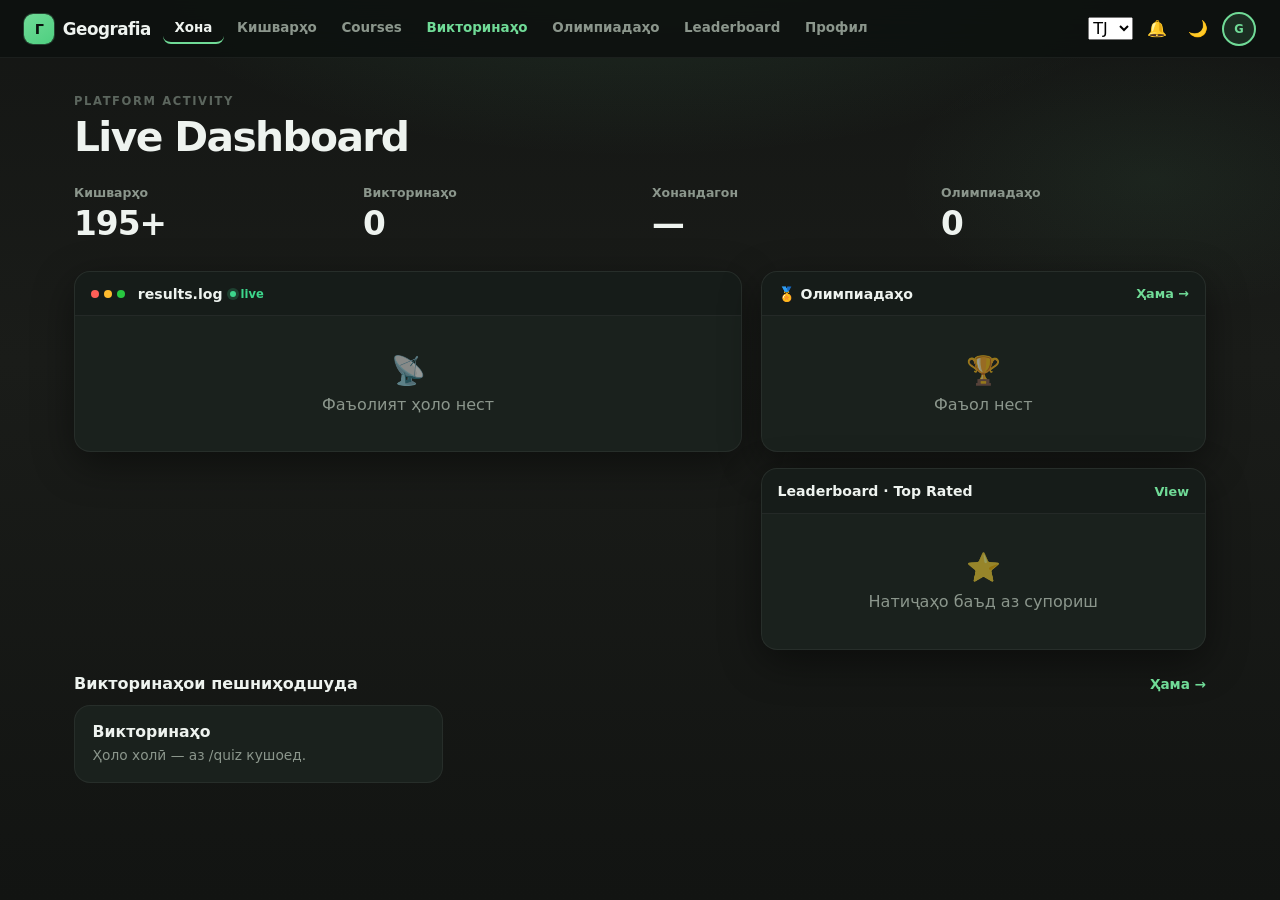
==== commit f02e1743: "Home: Courses nav + TJ/RU/EN language switcher next to bell" ====
--- a/index.html
+++ b/index.html
@@ -11,14 +11,20 @@
   <header class="pf-topbar">
     <a class="pf-brand" href="/"><span class="pf-brand-mark">Г</span> Geografia</a>
     <nav class="pf-nav">
-      <a href="/" class="active">Home</a>
-      <a href="/countries">Countries</a>
-      <a href="/quiz">Quizzes</a>
-      <a href="/student">Olympiads</a>
+      <a href="/" class="active" data-i18n="navHome">Home</a>
+      <a href="/countries" data-i18n="navCountries">Countries</a>
+      <a href="/courses" data-i18n="navCourses">Courses</a>
+      <a href="/quiz" data-i18n="navQuizzes">Quizzes</a>
+      <a href="/student" data-i18n="navOlympiads">Olympiads</a>
       <a href="/#leaderboard">Leaderboard</a>
-      <a href="/profile">Profile</a>
+      <a href="/profile" data-i18n="navProfile">Profile</a>
     </nav>
     <div class="pf-actions">
+      <select id="pfLang" class="pf-lang" title="Забон" aria-label="Language">
+        <option value="tg">TJ</option>
+        <option value="ru">RU</option>
+        <option value="en">EN</option>
+      </select>
       <button type="button" class="pf-icon-btn" id="pfNotif" title="Огоҳӣ">🔔</button>
       <button type="button" class="pf-icon-btn" id="pfTheme" title="Тема">🌙</button>
       <a class="pf-avatar" id="pfAvatar" href="/profile" title="Профил">G</a>
@@ -60,6 +66,7 @@
       <div class="pf-feat-grid" id="pfFeaturedQuizzes"></div>
     </div>
   </main>
+  <script src="js/i18n.js"></script>
   <script src="js/platform.js"></script>
   <script src="js/platform-home.js"></script>
 </body>
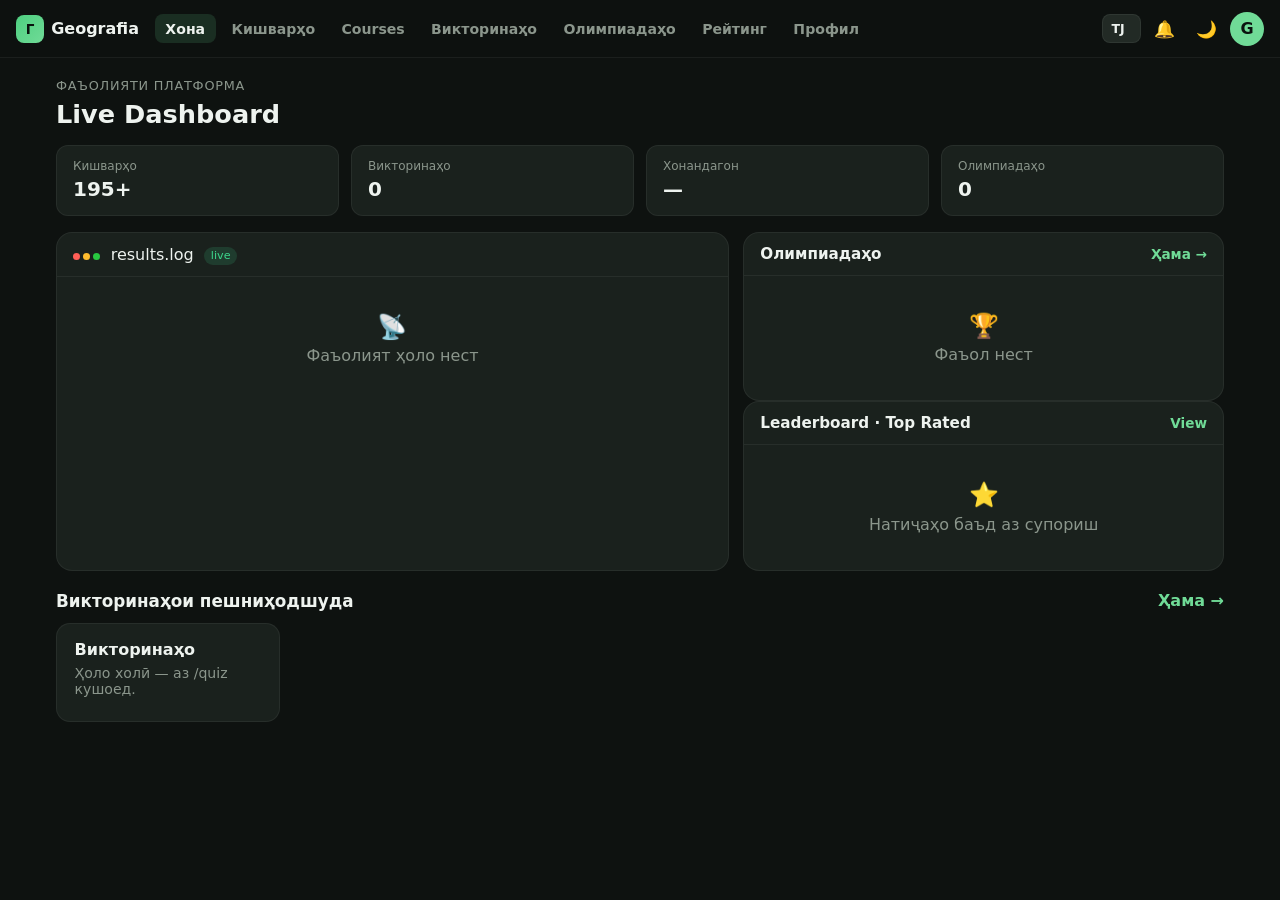
==== commit 77bf91ee: "Featured quiz card styles + home/countries i18n and lang switcher" ====
--- a/index.html
+++ b/index.html
@@ -16,7 +16,7 @@
       <a href="/courses" data-i18n="navCourses">Courses</a>
       <a href="/quiz" data-i18n="navQuizzes">Quizzes</a>
       <a href="/student" data-i18n="navOlympiads">Olympiads</a>
-      <a href="/#leaderboard">Leaderboard</a>
+      <a href="/#leaderboard" data-i18n="navLeaderboard">Leaderboard</a>
       <a href="/profile" data-i18n="navProfile">Profile</a>
     </nav>
     <div class="pf-actions">
@@ -31,38 +31,38 @@
     </div>
   </header>
   <div id="pfNotifDrawer" class="pf-drawer hidden">
-    <h3>Огоҳиҳо</h3>
+    <h3 data-i18n="notif">Огоҳиҳо</h3>
     <div class="pf-drawer-item">Хуш омадед ба платформаи Geografia</div>
   </div>
   <main id="pfHome" class="pf-dash">
-    <p class="pf-kicker">Platform activity</p>
-    <h1 class="pf-dash-title">Live Dashboard</h1>
+    <p class="pf-kicker" data-i18n="platformActivity">Platform activity</p>
+    <h1 class="pf-dash-title" data-i18n="liveDashboard">Live Dashboard</h1>
     <div class="pf-metrics">
-      <div><span class="pf-metric-label">Кишварҳо</span><span class="pf-metric-value" id="pfMCountries">195+</span></div>
-      <div><span class="pf-metric-label">Викторинаҳо</span><span class="pf-metric-value" id="pfMQuizzes">—</span></div>
-      <div><span class="pf-metric-label">Хонандагон</span><span class="pf-metric-value" id="pfMStudents">—</span></div>
-      <div><span class="pf-metric-label">Олимпиадаҳо</span><span class="pf-metric-value" id="pfMOlympiads">—</span></div>
+      <div><span class="pf-metric-label" data-i18n="countries">Кишварҳо</span><span class="pf-metric-value" id="pfMCountries">195+</span></div>
+      <div><span class="pf-metric-label" data-i18n="quizzes">Викторинаҳо</span><span class="pf-metric-value" id="pfMQuizzes">—</span></div>
+      <div><span class="pf-metric-label" data-i18n="students">Хонандагон</span><span class="pf-metric-value" id="pfMStudents">—</span></div>
+      <div><span class="pf-metric-label" data-i18n="olympiads">Олимпиадаҳо</span><span class="pf-metric-value" id="pfMOlympiads">—</span></div>
     </div>
     <div class="pf-workspace">
       <div class="pf-panel">
         <div class="pf-panel-head">
           <div class="pf-panel-title"><span class="pf-dots" aria-hidden="true"><i></i><i></i><i></i></span> results.log <span class="pf-live-badge">live</span></div>
         </div>
-        <div class="pf-panel-body" id="pfActivityFeed"><div class="pf-empty"><div class="ico">📡</div>Фаъолият ҳоло нест</div></div>
+        <div class="pf-panel-body" id="pfActivityFeed"><div class="pf-empty"><div class="ico">📡</div><span data-i18n="activityEmpty">Фаъолият ҳоло нест</span></div></div>
       </div>
       <div class="pf-side">
         <div class="pf-panel">
-          <div class="pf-panel-head"><h2>🏅 Олимпиадаҳо</h2><a href="/student">Ҳама →</a></div>
-          <div class="pf-panel-body" id="pfUpcomingBox"><div class="pf-empty"><div class="ico">🏆</div>Фаъол нест</div></div>
+          <div class="pf-panel-head"><h2 data-i18n="olympiads">🏅 Олимпиадаҳо</h2><a href="/student" data-i18n="viewAll">Ҳама →</a></div>
+          <div class="pf-panel-body" id="pfUpcomingBox"><div class="pf-empty"><div class="ico">🏆</div><span data-i18n="olympEmpty">Фаъол нест</span></div></div>
         </div>
         <div class="pf-panel" id="leaderboard">
-          <div class="pf-panel-head"><h2>Leaderboard · Top Rated</h2><a href="/quiz">View</a></div>
-          <div class="pf-panel-body" id="pfLeaderPreview"><div class="pf-empty"><div class="ico">⭐</div>Натиҷаҳо баъд аз супориш</div></div>
+          <div class="pf-panel-head"><h2 data-i18n="leaderboard">Leaderboard · Top Rated</h2><a href="/quiz">View</a></div>
+          <div class="pf-panel-body" id="pfLeaderPreview"><div class="pf-empty"><div class="ico">⭐</div><span data-i18n="lbEmpty">Натиҷаҳо баъд аз супориш</span></div></div>
         </div>
       </div>
     </div>
     <div class="pf-feat-wrap">
-      <div class="pf-section-head"><h2>Викторинаҳои пешниҳодшуда</h2><a class="more" href="/quiz">Ҳама →</a></div>
+      <div class="pf-section-head"><h2 data-i18n="featuredQuizzes">Викторинаҳои пешниҳодшуда</h2><a class="more" href="/quiz" data-i18n="viewAll">Ҳама →</a></div>
       <div class="pf-feat-grid" id="pfFeaturedQuizzes"></div>
     </div>
   </main>
--- a/css/platform.css
+++ b/css/platform.css
@@ -1,7 +1,5 @@
 /* ============================================================
-   Geografia Platform UI — product design system
-   Structure inspired by professional olympiad platforms
-   Brand: Geografia green on deep charcoal (NOT Electicode clone)
+   Geografia Platform UI
    ============================================================ */
 
 :root {
@@ -39,480 +37,186 @@
   --pf-shadow: 0 8px 28px rgba(18, 32, 22, 0.1);
 }
 
-/* Never hide legacy app blocks */
-.pf-view,
-section.pf-view {
-  display: block !important;
-}
-.pf-bottom {
-  display: none !important;
-}
-
-/* ---------- Top bar ---------- */
+.pf-view, section.pf-view { display: block !important; }
+.pf-bottom { display: none !important; }
+
+body {
+  margin: 0;
+  font-family: var(--pf-font);
+  background: var(--pf-bg);
+  color: var(--pf-text);
+}
+
 .pf-topbar {
-  position: sticky;
-  top: 0;
-  z-index: 200;
+  position: sticky; top: 0; z-index: 100;
   height: var(--pf-top);
-  display: flex;
-  align-items: center;
-  gap: 0.75rem;
+  display: flex; align-items: center; gap: 1rem;
   padding: 0 1rem;
   background: rgba(14, 18, 16, 0.92);
+  backdrop-filter: blur(12px);
   border-bottom: 1px solid var(--pf-line);
-  backdrop-filter: blur(14px);
-  font-family: var(--pf-font);
-}
-body.light-theme .pf-topbar {
-  background: rgba(255, 255, 255, 0.92);
-}
-
+}
+body.light-theme .pf-topbar { background: rgba(255, 255, 255, 0.92); }
 .pf-brand {
-  display: inline-flex;
-  align-items: center;
-  gap: 0.55rem;
-  text-decoration: none;
+  display: flex; align-items: center; gap: 0.45rem;
+  color: inherit; text-decoration: none; font-weight: 800;
+}
+.pf-brand-mark {
+  width: 28px; height: 28px; border-radius: 8px;
+  background: linear-gradient(135deg, #4ecf80, #70db97);
+  color: #0a120e; display: grid; place-items: center; font-size: 0.85rem;
+}
+.pf-nav { display: flex; gap: 0.35rem; flex: 1; overflow-x: auto; }
+.pf-nav a {
+  color: var(--pf-muted); text-decoration: none;
+  padding: 0.4rem 0.65rem; border-radius: 8px;
+  font-size: 0.88rem; font-weight: 600; white-space: nowrap;
+}
+.pf-nav a:hover, .pf-nav a.active {
+  color: var(--pf-text); background: var(--pf-accent-dim);
+}
+.pf-actions { display: flex; align-items: center; gap: 0.35rem; }
+.pf-icon-btn {
+  background: transparent; border: 0; font-size: 1.05rem; cursor: pointer;
+  width: 36px; height: 36px; border-radius: 10px;
+}
+.pf-icon-btn:hover { background: var(--pf-accent-dim); }
+.pf-avatar {
+  width: 34px; height: 34px; border-radius: 50%;
+  background: #70db97; color: #0a120e;
+  display: grid; place-items: center; font-weight: 800;
+  text-decoration: none; overflow: hidden;
+}
+.pf-avatar img { width: 100%; height: 100%; object-fit: cover; }
+.pf-lang {
+  appearance: none;
+  background: var(--pf-panel-2);
   color: var(--pf-text);
-  font-weight: 800;
-  font-size: 1.05rem;
-  letter-spacing: -0.03em;
-  flex-shrink: 0;
-}
-.pf-brand-mark {
-  width: 30px;
-  height: 30px;
-  border-radius: 9px;
-  background: linear-gradient(145deg, var(--pf-accent), var(--pf-accent-strong));
-  color: #0a120e;
-  display: grid;
-  place-items: center;
-  font-size: 0.9rem;
-  font-weight: 900;
-  box-shadow: 0 0 0 1px rgba(112, 219, 151, 0.25);
-}
-
-.pf-nav {
-  display: none;
-  align-items: center;
-  gap: 0.1rem;
-  flex: 1;
-  min-width: 0;
-  overflow-x: auto;
-  scrollbar-width: none;
-}
-.pf-nav::-webkit-scrollbar { display: none; }
-.pf-nav a {
-  display: inline-flex;
-  align-items: center;
-  gap: 0.35rem;
-  text-decoration: none;
-  color: var(--pf-muted);
-  font-size: 0.84rem;
-  font-weight: 600;
-  padding: 0.42rem 0.72rem;
+  border: 1px solid var(--pf-line);
   border-radius: 8px;
-  white-space: nowrap;
-  border-bottom: 2px solid transparent;
-  transition: color 0.15s, background 0.15s;
-}
-.pf-nav a:hover {
-  color: var(--pf-text);
-  background: rgba(255, 255, 255, 0.04);
-}
-.pf-nav a.active {
-  color: var(--pf-text);
-  background: transparent;
-  border-bottom-color: var(--pf-accent);
-}
-.pf-nav a[href="/quiz"] {
-  color: var(--pf-accent);
-}
-
-.pf-actions {
-  display: flex;
-  align-items: center;
-  gap: 0.35rem;
-  margin-left: auto;
-  flex-shrink: 0;
-}
-.pf-icon-btn {
-  width: 36px;
-  height: 36px;
-  border-radius: 10px;
-  border: 1px solid transparent;
-  background: transparent;
-  color: var(--pf-muted);
-  display: grid;
-  place-items: center;
-  cursor: pointer;
-  font-size: 1rem;
-  transition: color 0.15s, background 0.15s, border-color 0.15s;
-}
-.pf-icon-btn:hover {
-  color: var(--pf-text);
-  background: rgba(255, 255, 255, 0.05);
-  border-color: var(--pf-line);
-}
-.pf-avatar {
-  width: 34px;
-  height: 34px;
-  border-radius: 50%;
-  border: 2px solid var(--pf-accent);
-  background: var(--pf-accent-dim);
-  color: var(--pf-accent);
-  display: grid;
-  place-items: center;
-  font-weight: 800;
-  font-size: 0.72rem;
-  cursor: pointer;
-  text-decoration: none;
-  overflow: hidden;
-}
-.pf-avatar img {
-  width: 100%;
-  height: 100%;
-  object-fit: cover;
-}
-
-@media (min-width: 980px) {
-  .pf-nav { display: flex; }
-  .pf-topbar { padding: 0 1.5rem; }
-}
-
-/* ---------- Home dashboard shell ---------- */
-.pf-dash {
-  font-family: var(--pf-font);
-  max-width: 1180px;
-  margin: 0 auto;
-  padding: 1.75rem 1rem 2rem;
-}
-@media (min-width: 900px) {
-  .pf-dash { padding: 2.25rem 1.5rem 2.5rem; }
-}
-
+  padding: 0.35rem 0.55rem;
+  font-size: 0.78rem; font-weight: 700; cursor: pointer;
+}
+.pf-lang:focus { outline: 2px solid #70db97; outline-offset: 1px; }
+
+body.pf-page-countries .bottom-nav,
+body.pf-page-countries .app-header,
+body.pf-page-countries .header-actions,
+body.pf-page-countries .header-icon-btn,
+body.pf-page-countries .settings-panel {
+  display: none !important;
+}
+
+.countries-hero {
+  max-width: 1100px; margin: 0 auto; padding: 1.1rem 1rem 0.25rem;
+}
+.countries-hero h1 { margin: 0 0 0.25rem; font-size: 1.45rem; }
+.countries-hero p { margin: 0; color: var(--pf-muted); font-size: 0.92rem; }
+
+.pf-dash { max-width: 1200px; margin: 0 auto; padding: 1.25rem 1rem 3rem; }
 .pf-kicker {
-  margin: 0 0 0.35rem;
-  font-size: 0.72rem;
-  font-weight: 700;
-  letter-spacing: 0.14em;
-  text-transform: uppercase;
-  color: var(--pf-faint);
-}
-.pf-dash-title {
-  margin: 0 0 1.5rem;
-  font-size: clamp(1.85rem, 4vw, 2.55rem);
-  font-weight: 800;
-  letter-spacing: -0.04em;
-  color: var(--pf-text);
-  line-height: 1.15;
-}
-
-/* Big metrics */
+  color: var(--pf-muted); font-size: 0.8rem;
+  text-transform: uppercase; letter-spacing: 0.06em; margin: 0 0 0.35rem;
+}
+.pf-dash-title { margin: 0 0 1rem; font-size: 1.6rem; }
 .pf-metrics {
-  display: grid;
-  grid-template-columns: repeat(2, 1fr);
-  gap: 1rem 1.5rem;
-  margin-bottom: 1.75rem;
-}
-@media (min-width: 720px) {
-  .pf-metrics { grid-template-columns: repeat(4, 1fr); }
+  display: grid; grid-template-columns: repeat(4, 1fr);
+  gap: 0.75rem; margin-bottom: 1rem;
+}
+.pf-metrics > div {
+  background: var(--pf-panel); border: 1px solid var(--pf-line);
+  border-radius: 12px; padding: 0.85rem 1rem;
 }
 .pf-metric-label {
-  display: block;
-  font-size: 0.78rem;
-  font-weight: 600;
-  color: var(--pf-muted);
-  margin-bottom: 0.35rem;
-}
-.pf-metric-value {
-  display: block;
-  font-size: clamp(1.55rem, 3.5vw, 2.05rem);
-  font-weight: 800;
-  letter-spacing: -0.03em;
-  color: var(--pf-text);
-  font-variant-numeric: tabular-nums;
-}
-
-/* Two-column workspace */
+  display: block; color: var(--pf-muted); font-size: 0.75rem; margin-bottom: 0.25rem;
+}
+.pf-metric-value { font-size: 1.25rem; font-weight: 800; }
 .pf-workspace {
-  display: grid;
-  gap: 1rem;
-}
-@media (min-width: 900px) {
-  .pf-workspace {
-    grid-template-columns: 1.35fr 0.9fr;
-    gap: 1.15rem;
-    align-items: start;
-  }
-}
-
+  display: grid; grid-template-columns: 1.4fr 1fr; gap: 0.9rem; margin-bottom: 1.25rem;
+}
 .pf-panel {
-  background: var(--pf-panel);
-  border: 1px solid var(--pf-line);
-  border-radius: var(--pf-radius);
-  box-shadow: var(--pf-shadow);
-  overflow: hidden;
+  background: var(--pf-panel); border: 1px solid var(--pf-line);
+  border-radius: var(--pf-radius); overflow: hidden;
 }
 .pf-panel-head {
-  display: flex;
-  align-items: center;
-  justify-content: space-between;
-  gap: 0.75rem;
-  padding: 0.85rem 1rem;
-  border-bottom: 1px solid var(--pf-line);
-  background: rgba(0, 0, 0, 0.15);
-}
-body.light-theme .pf-panel-head {
-  background: rgba(0, 0, 0, 0.02);
-}
-.pf-panel-head h2,
-.pf-panel-head .pf-panel-title {
-  margin: 0;
-  font-size: 0.88rem;
-  font-weight: 700;
-  color: var(--pf-text);
-  display: flex;
-  align-items: center;
-  gap: 0.45rem;
-}
-.pf-panel-head a {
-  color: var(--pf-accent);
-  font-size: 0.8rem;
-  font-weight: 600;
-  text-decoration: none;
-}
-.pf-dots {
-  display: inline-flex;
-  gap: 5px;
-  margin-right: 0.35rem;
-}
-.pf-dots i {
-  width: 8px;
-  height: 8px;
-  border-radius: 50%;
-  display: block;
-}
-.pf-dots i:nth-child(1) { background: #ff5f57; }
+  display: flex; justify-content: space-between; align-items: center;
+  padding: 0.75rem 1rem; border-bottom: 1px solid var(--pf-line);
+}
+.pf-panel-head h2 { margin: 0; font-size: 0.95rem; }
+.pf-panel-head a { color: var(--pf-accent); text-decoration: none; font-size: 0.85rem; font-weight: 600; }
+.pf-panel-body { padding: 0.75rem 1rem; min-height: 120px; }
+.pf-empty { text-align: center; color: var(--pf-muted); padding: 1.5rem 0; }
+.pf-empty .ico { font-size: 1.5rem; margin-bottom: 0.35rem; }
+.pf-feat-wrap { margin-top: 0.5rem; }
+.pf-section-head {
+  display: flex; justify-content: space-between; align-items: center; margin-bottom: 0.75rem;
+}
+.pf-section-head h2 { margin: 0; font-size: 1.05rem; }
+.pf-section-head .more { color: var(--pf-accent); text-decoration: none; font-weight: 600; }
+.pf-feat-grid {
+  display: grid; grid-template-columns: repeat(auto-fill, minmax(220px, 1fr)); gap: 0.75rem;
+}
+.pf-live-badge {
+  background: rgba(61, 214, 140, 0.15); color: #3dd68c;
+  font-size: 0.7rem; padding: 0.15rem 0.4rem; border-radius: 999px; margin-left: 0.35rem;
+}
+.pf-dots { display: inline-flex; gap: 3px; margin-right: 0.35rem; }
+.pf-dots i { width: 7px; height: 7px; border-radius: 50%; background: #ff5f57; }
 .pf-dots i:nth-child(2) { background: #febc2e; }
 .pf-dots i:nth-child(3) { background: #28c840; }
-
-.pf-live-badge {
-  font-size: 0.72rem;
-  font-weight: 700;
-  color: var(--pf-ok);
-  display: inline-flex;
-  align-items: center;
-  gap: 0.3rem;
-}
-.pf-live-badge::before {
-  content: "";
-  width: 6px;
-  height: 6px;
-  border-radius: 50%;
-  background: var(--pf-ok);
-  box-shadow: 0 0 0 3px rgba(61, 214, 140, 0.2);
-}
-
-.pf-panel-body {
-  padding: 0.35rem 0;
-  max-height: 380px;
-  overflow-y: auto;
-}
-
-/* Activity rows */
-.pf-act {
-  display: grid;
-  grid-template-columns: 1fr auto;
-  gap: 0.35rem 0.75rem;
-  padding: 0.75rem 1rem;
-  border-bottom: 1px solid var(--pf-line);
-  font-size: 0.88rem;
-}
-.pf-act:last-child { border-bottom: 0; }
-.pf-act-main {
-  color: var(--pf-text);
-  line-height: 1.35;
-}
-.pf-act-main strong { font-weight: 700; }
-.pf-act-main .ok {
-  color: var(--pf-ok);
-  font-weight: 700;
-}
-.pf-act-meta {
-  color: var(--pf-faint);
-  font-size: 0.78rem;
-}
-.pf-act-time {
-  color: var(--pf-faint);
-  font-size: 0.78rem;
-  white-space: nowrap;
-  align-self: start;
-}
-
-/* Side stack */
-.pf-side {
-  display: grid;
-  gap: 1rem;
-}
-.pf-empty {
-  padding: 2rem 1.25rem;
-  text-align: center;
-  color: var(--pf-muted);
-}
-.pf-empty .ico {
-  font-size: 1.75rem;
-  opacity: 0.55;
-  margin-bottom: 0.5rem;
-}
-.pf-empty a {
-  color: var(--pf-accent);
-  font-weight: 600;
-  text-decoration: none;
-}
-
-/* Leaderboard rows */
-.pf-lb-row {
-  display: grid;
-  grid-template-columns: 2rem 1fr auto;
-  gap: 0.65rem;
-  align-items: center;
-  padding: 0.65rem 1rem;
-  border-bottom: 1px solid var(--pf-line);
-  font-size: 0.88rem;
-}
-.pf-lb-row:last-child { border-bottom: 0; }
-.pf-lb-rank {
-  color: var(--pf-faint);
-  font-weight: 700;
-  font-variant-numeric: tabular-nums;
-}
-.pf-lb-name {
-  color: var(--pf-accent);
-  font-weight: 700;
-  overflow: hidden;
-  text-overflow: ellipsis;
-  white-space: nowrap;
-}
-.pf-lb-score {
-  color: var(--pf-text);
-  font-weight: 700;
-  font-variant-numeric: tabular-nums;
-}
-
-/* Featured quiz cards under dash */
-.pf-feat-wrap {
-  margin-top: 1.5rem;
-}
-.pf-feat-wrap .pf-section-head {
-  display: flex;
-  justify-content: space-between;
-  align-items: baseline;
-  margin-bottom: 0.75rem;
-}
-.pf-feat-wrap h2 {
-  margin: 0;
-  font-size: 1rem;
-  font-weight: 800;
-  color: var(--pf-text);
-}
-.pf-feat-wrap a.more {
-  color: var(--pf-accent);
-  font-size: 0.85rem;
-  font-weight: 600;
-  text-decoration: none;
-}
-.pf-feat-grid {
-  display: grid;
-  gap: 0.75rem;
-  grid-template-columns: 1fr;
-}
-@media (min-width: 640px) {
-  .pf-feat-grid { grid-template-columns: repeat(2, 1fr); }
-}
-@media (min-width: 960px) {
-  .pf-feat-grid { grid-template-columns: repeat(3, 1fr); }
-}
+.pf-drawer {
+  position: fixed; top: var(--pf-top); right: 1rem; width: min(320px, 92vw);
+  background: var(--pf-panel); border: 1px solid var(--pf-line);
+  border-radius: 12px; padding: 1rem; z-index: 120; box-shadow: var(--pf-shadow);
+}
+.pf-drawer.hidden { display: none; }
+.pf-drawer-item { padding: 0.5rem 0; border-bottom: 1px solid var(--pf-line); font-size: 0.9rem; }
+.hidden { display: none !important; }
+
+/* Featured quiz cards — green theme restored */
 .pf-card {
-  background: var(--pf-panel);
-  border: 1px solid var(--pf-line);
-  border-radius: var(--pf-radius);
+  display: block;
+  background: var(--pf-panel, #1a211d);
+  border: 1px solid var(--pf-line, rgba(255,255,255,.08));
+  border-radius: 14px;
   padding: 1rem 1.1rem;
   text-decoration: none;
   color: inherit;
-  display: block;
-  transition: border-color 0.15s, transform 0.15s;
+  transition: border-color .15s, transform .15s, box-shadow .15s;
 }
 .pf-card:hover {
-  border-color: rgba(112, 219, 151, 0.4);
-}
-.pf-card h3 {
-  margin: 0 0 0.35rem;
-  font-size: 0.98rem;
-  font-weight: 700;
-  color: var(--pf-text);
-}
-.pf-card p {
-  margin: 0;
-  color: var(--pf-muted);
-  font-size: 0.86rem;
-  line-height: 1.45;
-}
+  border-color: rgba(112, 219, 151, 0.45);
+  transform: translateY(-2px);
+  box-shadow: 0 8px 24px rgba(0,0,0,.25);
+}
+.pf-card h3 { margin: 0 0 0.35rem; font-size: 1rem; color: var(--pf-text, #eef3ef); }
+.pf-card p { margin: 0 0 0.55rem; color: var(--pf-muted, #8b968c); font-size: 0.88rem; }
 .pf-tag {
   display: inline-block;
-  margin-top: 0.65rem;
-  padding: 0.2rem 0.55rem;
-  border-radius: 999px;
-  background: var(--pf-accent-dim);
-  color: var(--pf-accent);
-  font-size: 0.72rem;
-  font-weight: 700;
-}
-
-/* Divider before countries app */
-.pf-countries-label {
-  max-width: 1180px;
-  margin: 0.5rem auto 0;
-  padding: 0 1rem 0.35rem;
-  font-size: 0.72rem;
-  font-weight: 700;
-  letter-spacing: 0.12em;
-  text-transform: uppercase;
-  color: var(--pf-faint);
-  font-family: var(--pf-font);
-}
-@media (min-width: 900px) {
-  .pf-countries-label { padding-left: 1.5rem; }
-}
-
-.pf-drawer {
-  position: fixed;
-  top: calc(var(--pf-top) + 6px);
-  right: 0.65rem;
-  width: min(320px, calc(100vw - 1.2rem));
-  max-height: 55vh;
-  overflow: auto;
-  background: var(--pf-panel);
-  border: 1px solid var(--pf-line);
-  border-radius: var(--pf-radius);
-  box-shadow: var(--pf-shadow);
-  z-index: 220;
-  padding: 0.85rem 1rem;
-  font-family: var(--pf-font);
-}
-.pf-drawer.hidden { display: none; }
-.pf-drawer h3 {
-  margin: 0 0 0.5rem;
-  font-size: 0.92rem;
-  color: var(--pf-text);
-}
-.pf-drawer-item {
-  padding: 0.55rem 0;
-  border-bottom: 1px solid var(--pf-line);
-  font-size: 0.85rem;
-  color: var(--pf-muted);
-}
-
-/* Soft-hide duplicate legacy header title when platform topbar present */
-body:has(.pf-topbar) .app-header-text h1 {
-  font-size: 1.15rem;
-}
+  font-size: 0.75rem; font-weight: 700;
+  color: #0a120e; background: #70db97;
+  padding: 0.2rem 0.55rem; border-radius: 999px;
+}
+.pf-act {
+  display: flex; justify-content: space-between; gap: 0.75rem;
+  padding: 0.65rem 0; border-bottom: 1px solid var(--pf-line, rgba(255,255,255,.06));
+}
+.pf-act:last-child { border-bottom: 0; }
+.pf-act-main { font-size: 0.92rem; }
+.pf-act-main .ok { color: #3dd68c; }
+.pf-act-meta { color: var(--pf-muted, #8b968c); font-size: 0.78rem; margin-top: 0.15rem; }
+.pf-act-time { color: var(--pf-faint, #5c665e); font-size: 0.75rem; white-space: nowrap; }
+.pf-lb-row {
+  display: flex; align-items: center; gap: 0.6rem;
+  padding: 0.45rem 0; border-bottom: 1px solid var(--pf-line, rgba(255,255,255,.06));
+  font-size: 0.9rem;
+}
+.pf-lb-rank { color: #70db97; font-weight: 800; width: 2rem; }
+.pf-lb-name { flex: 1; }
+.pf-lb-score { font-weight: 700; }
+
+@media (max-width: 900px) {
+  .pf-metrics { grid-template-columns: 1fr 1fr; }
+  .pf-workspace { grid-template-columns: 1fr; }
+  .pf-nav { display: none; }
+}
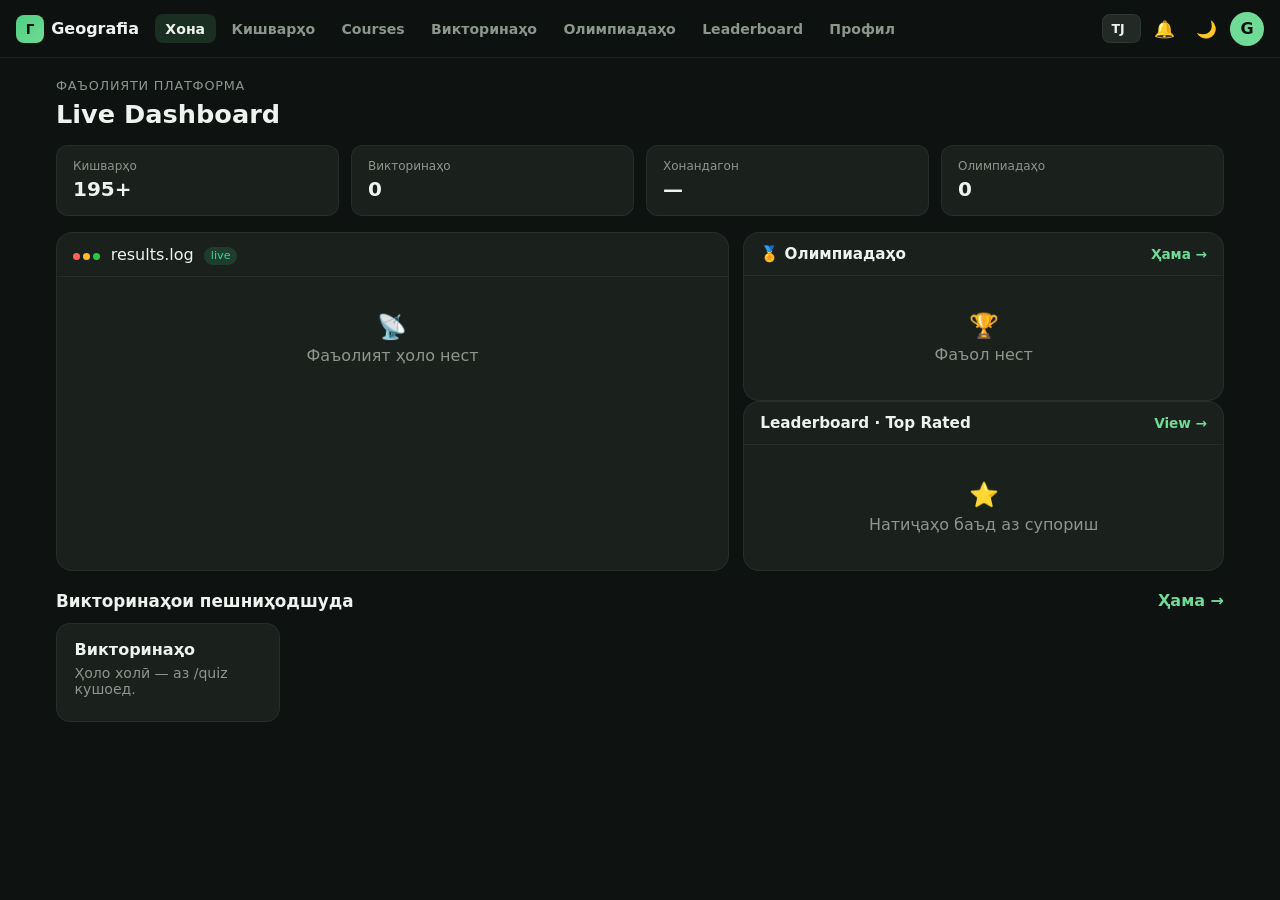
==== commit 898cbfe6: "index: View→/leaderboard nav; leaderboard.html podium page" ====
--- a/index.html
+++ b/index.html
@@ -16,7 +16,7 @@
       <a href="/courses" data-i18n="navCourses">Courses</a>
       <a href="/quiz" data-i18n="navQuizzes">Quizzes</a>
       <a href="/student" data-i18n="navOlympiads">Olympiads</a>
-      <a href="/#leaderboard" data-i18n="navLeaderboard">Leaderboard</a>
+      <a href="/leaderboard">Leaderboard</a>
       <a href="/profile" data-i18n="navProfile">Profile</a>
     </nav>
     <div class="pf-actions">
@@ -31,38 +31,38 @@
     </div>
   </header>
   <div id="pfNotifDrawer" class="pf-drawer hidden">
-    <h3 data-i18n="notif">Огоҳиҳо</h3>
+    <h3>Огоҳиҳо</h3>
     <div class="pf-drawer-item">Хуш омадед ба платформаи Geografia</div>
   </div>
   <main id="pfHome" class="pf-dash">
     <p class="pf-kicker" data-i18n="platformActivity">Platform activity</p>
     <h1 class="pf-dash-title" data-i18n="liveDashboard">Live Dashboard</h1>
     <div class="pf-metrics">
-      <div><span class="pf-metric-label" data-i18n="countries">Кишварҳо</span><span class="pf-metric-value" id="pfMCountries">195+</span></div>
-      <div><span class="pf-metric-label" data-i18n="quizzes">Викторинаҳо</span><span class="pf-metric-value" id="pfMQuizzes">—</span></div>
-      <div><span class="pf-metric-label" data-i18n="students">Хонандагон</span><span class="pf-metric-value" id="pfMStudents">—</span></div>
-      <div><span class="pf-metric-label" data-i18n="olympiads">Олимпиадаҳо</span><span class="pf-metric-value" id="pfMOlympiads">—</span></div>
+      <div><span class="pf-metric-label">Кишварҳо</span><span class="pf-metric-value" id="pfMCountries">195+</span></div>
+      <div><span class="pf-metric-label">Викторинаҳо</span><span class="pf-metric-value" id="pfMQuizzes">—</span></div>
+      <div><span class="pf-metric-label">Хонандагон</span><span class="pf-metric-value" id="pfMStudents">—</span></div>
+      <div><span class="pf-metric-label">Олимпиадаҳо</span><span class="pf-metric-value" id="pfMOlympiads">—</span></div>
     </div>
     <div class="pf-workspace">
       <div class="pf-panel">
         <div class="pf-panel-head">
           <div class="pf-panel-title"><span class="pf-dots" aria-hidden="true"><i></i><i></i><i></i></span> results.log <span class="pf-live-badge">live</span></div>
         </div>
-        <div class="pf-panel-body" id="pfActivityFeed"><div class="pf-empty"><div class="ico">📡</div><span data-i18n="activityEmpty">Фаъолият ҳоло нест</span></div></div>
+        <div class="pf-panel-body" id="pfActivityFeed"><div class="pf-empty"><div class="ico">📡</div>Фаъолият ҳоло нест</div></div>
       </div>
       <div class="pf-side">
         <div class="pf-panel">
-          <div class="pf-panel-head"><h2 data-i18n="olympiads">🏅 Олимпиадаҳо</h2><a href="/student" data-i18n="viewAll">Ҳама →</a></div>
-          <div class="pf-panel-body" id="pfUpcomingBox"><div class="pf-empty"><div class="ico">🏆</div><span data-i18n="olympEmpty">Фаъол нест</span></div></div>
+          <div class="pf-panel-head"><h2>🏅 Олимпиадаҳо</h2><a href="/student">Ҳама →</a></div>
+          <div class="pf-panel-body" id="pfUpcomingBox"><div class="pf-empty"><div class="ico">🏆</div>Фаъол нест</div></div>
         </div>
         <div class="pf-panel" id="leaderboard">
-          <div class="pf-panel-head"><h2 data-i18n="leaderboard">Leaderboard · Top Rated</h2><a href="/quiz">View</a></div>
-          <div class="pf-panel-body" id="pfLeaderPreview"><div class="pf-empty"><div class="ico">⭐</div><span data-i18n="lbEmpty">Натиҷаҳо баъд аз супориш</span></div></div>
+          <div class="pf-panel-head"><h2>Leaderboard · Top Rated</h2><a href="/leaderboard">View →</a></div>
+          <div class="pf-panel-body" id="pfLeaderPreview"><div class="pf-empty"><div class="ico">⭐</div>Натиҷаҳо баъд аз супориш</div></div>
         </div>
       </div>
     </div>
     <div class="pf-feat-wrap">
-      <div class="pf-section-head"><h2 data-i18n="featuredQuizzes">Викторинаҳои пешниҳодшуда</h2><a class="more" href="/quiz" data-i18n="viewAll">Ҳама →</a></div>
+      <div class="pf-section-head"><h2 data-i18n="featuredQuizzes">Викторинаҳои пешниҳодшуда</h2><a class="more" href="/quiz">Ҳама →</a></div>
       <div class="pf-feat-grid" id="pfFeaturedQuizzes"></div>
     </div>
   </main>
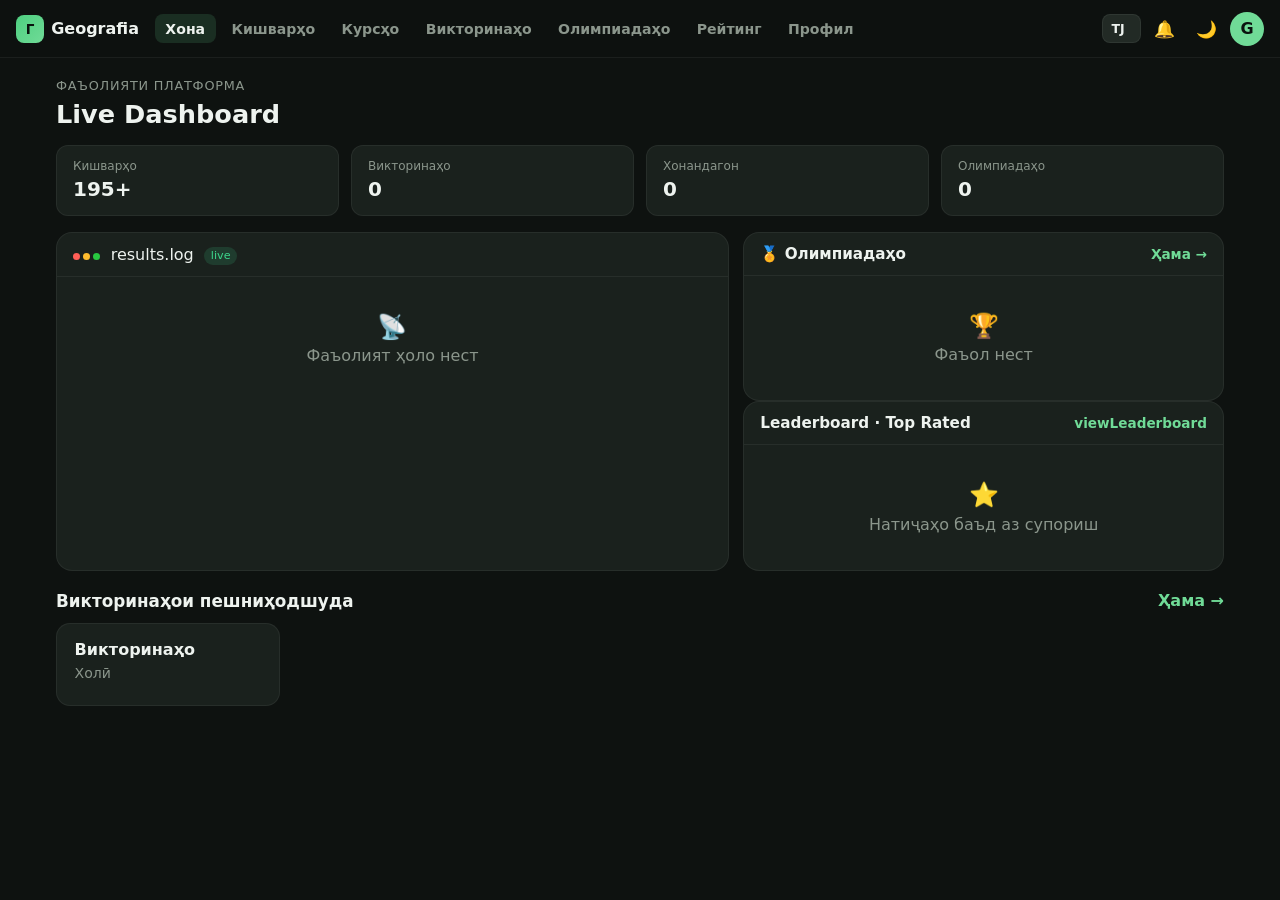
==== commit 2384273d: "fix(i18n): home metrics, leaderboard, olympiad panels fully data-i18n" ====
--- a/index.html
+++ b/index.html
@@ -11,13 +11,13 @@
   <header class="pf-topbar">
     <a class="pf-brand" href="/"><span class="pf-brand-mark">Г</span> Geografia</a>
     <nav class="pf-nav">
-      <a href="/" class="active" data-i18n="navHome">Home</a>
-      <a href="/countries" data-i18n="navCountries">Countries</a>
-      <a href="/courses" data-i18n="navCourses">Courses</a>
-      <a href="/quiz" data-i18n="navQuizzes">Quizzes</a>
-      <a href="/student" data-i18n="navOlympiads">Olympiads</a>
-      <a href="/leaderboard">Leaderboard</a>
-      <a href="/profile" data-i18n="navProfile">Profile</a>
+      <a href="/" class="active" data-i18n="navHome">Хона</a>
+      <a href="/countries" data-i18n="navCountries">Кишварҳо</a>
+      <a href="/courses" data-i18n="navCourses">Курсҳо</a>
+      <a href="/quiz" data-i18n="navQuizzes">Викторинаҳо</a>
+      <a href="/student" data-i18n="navOlympiads">Олимпиадаҳо</a>
+      <a href="/leaderboard" data-i18n="navLeaderboard">Рейтинг</a>
+      <a href="/profile" data-i18n="navProfile">Профил</a>
     </nav>
     <div class="pf-actions">
       <select id="pfLang" class="pf-lang" title="Забон" aria-label="Language">
@@ -31,38 +31,38 @@
     </div>
   </header>
   <div id="pfNotifDrawer" class="pf-drawer hidden">
-    <h3>Огоҳиҳо</h3>
+    <h3 data-i18n="notif">Огоҳиҳо</h3>
     <div class="pf-drawer-item">Хуш омадед ба платформаи Geografia</div>
   </div>
   <main id="pfHome" class="pf-dash">
-    <p class="pf-kicker" data-i18n="platformActivity">Platform activity</p>
+    <p class="pf-kicker" data-i18n="platformActivity">Фаъолияти платформа</p>
     <h1 class="pf-dash-title" data-i18n="liveDashboard">Live Dashboard</h1>
     <div class="pf-metrics">
-      <div><span class="pf-metric-label">Кишварҳо</span><span class="pf-metric-value" id="pfMCountries">195+</span></div>
-      <div><span class="pf-metric-label">Викторинаҳо</span><span class="pf-metric-value" id="pfMQuizzes">—</span></div>
-      <div><span class="pf-metric-label">Хонандагон</span><span class="pf-metric-value" id="pfMStudents">—</span></div>
-      <div><span class="pf-metric-label">Олимпиадаҳо</span><span class="pf-metric-value" id="pfMOlympiads">—</span></div>
+      <div><span class="pf-metric-label" data-i18n="countries">Кишварҳо</span><span class="pf-metric-value" id="pfMCountries">195+</span></div>
+      <div><span class="pf-metric-label" data-i18n="quizzes">Викторинаҳо</span><span class="pf-metric-value" id="pfMQuizzes">—</span></div>
+      <div><span class="pf-metric-label" data-i18n="students">Хонандагон</span><span class="pf-metric-value" id="pfMStudents">—</span></div>
+      <div><span class="pf-metric-label" data-i18n="olympiads">Олимпиадаҳо</span><span class="pf-metric-value" id="pfMOlympiads">—</span></div>
     </div>
     <div class="pf-workspace">
       <div class="pf-panel">
         <div class="pf-panel-head">
-          <div class="pf-panel-title"><span class="pf-dots" aria-hidden="true"><i></i><i></i><i></i></span> results.log <span class="pf-live-badge">live</span></div>
+          <div class="pf-panel-title"><span class="pf-dots" aria-hidden="true"><i></i><i></i><i></i></span> <span data-i18n="resultsLog">results.log</span> <span class="pf-live-badge" data-i18n="live">live</span></div>
         </div>
-        <div class="pf-panel-body" id="pfActivityFeed"><div class="pf-empty"><div class="ico">📡</div>Фаъолият ҳоло нест</div></div>
+        <div class="pf-panel-body" id="pfActivityFeed"><div class="pf-empty"><div class="ico">📡</div><span data-i18n="activityEmpty">Фаъолият ҳоло нест</span></div></div>
       </div>
       <div class="pf-side">
         <div class="pf-panel">
-          <div class="pf-panel-head"><h2>🏅 Олимпиадаҳо</h2><a href="/student">Ҳама →</a></div>
-          <div class="pf-panel-body" id="pfUpcomingBox"><div class="pf-empty"><div class="ico">🏆</div>Фаъол нест</div></div>
+          <div class="pf-panel-head"><h2>🏅 <span data-i18n="olympiads">Олимпиадаҳо</span></h2><a href="/student" data-i18n="viewAll">Ҳама →</a></div>
+          <div class="pf-panel-body" id="pfUpcomingBox"><div class="pf-empty"><div class="ico">🏆</div><span data-i18n="olympEmpty">Фаъол нест</span></div></div>
         </div>
         <div class="pf-panel" id="leaderboard">
-          <div class="pf-panel-head"><h2>Leaderboard · Top Rated</h2><a href="/leaderboard">View →</a></div>
-          <div class="pf-panel-body" id="pfLeaderPreview"><div class="pf-empty"><div class="ico">⭐</div>Натиҷаҳо баъд аз супориш</div></div>
+          <div class="pf-panel-head"><h2 data-i18n="leaderboard">Leaderboard · Top Rated</h2><a href="/leaderboard" data-i18n="viewLeaderboard">View →</a></div>
+          <div class="pf-panel-body" id="pfLeaderPreview"><div class="pf-empty"><div class="ico">⭐</div><span data-i18n="lbEmpty">Натиҷаҳо баъд аз супориш</span></div></div>
         </div>
       </div>
     </div>
     <div class="pf-feat-wrap">
-      <div class="pf-section-head"><h2 data-i18n="featuredQuizzes">Викторинаҳои пешниҳодшуда</h2><a class="more" href="/quiz">Ҳама →</a></div>
+      <div class="pf-section-head"><h2 data-i18n="featuredQuizzes">Викторинаҳои пешниҳодшуда</h2><a class="more" href="/quiz" data-i18n="viewAll">Ҳама →</a></div>
       <div class="pf-feat-grid" id="pfFeaturedQuizzes"></div>
     </div>
   </main>
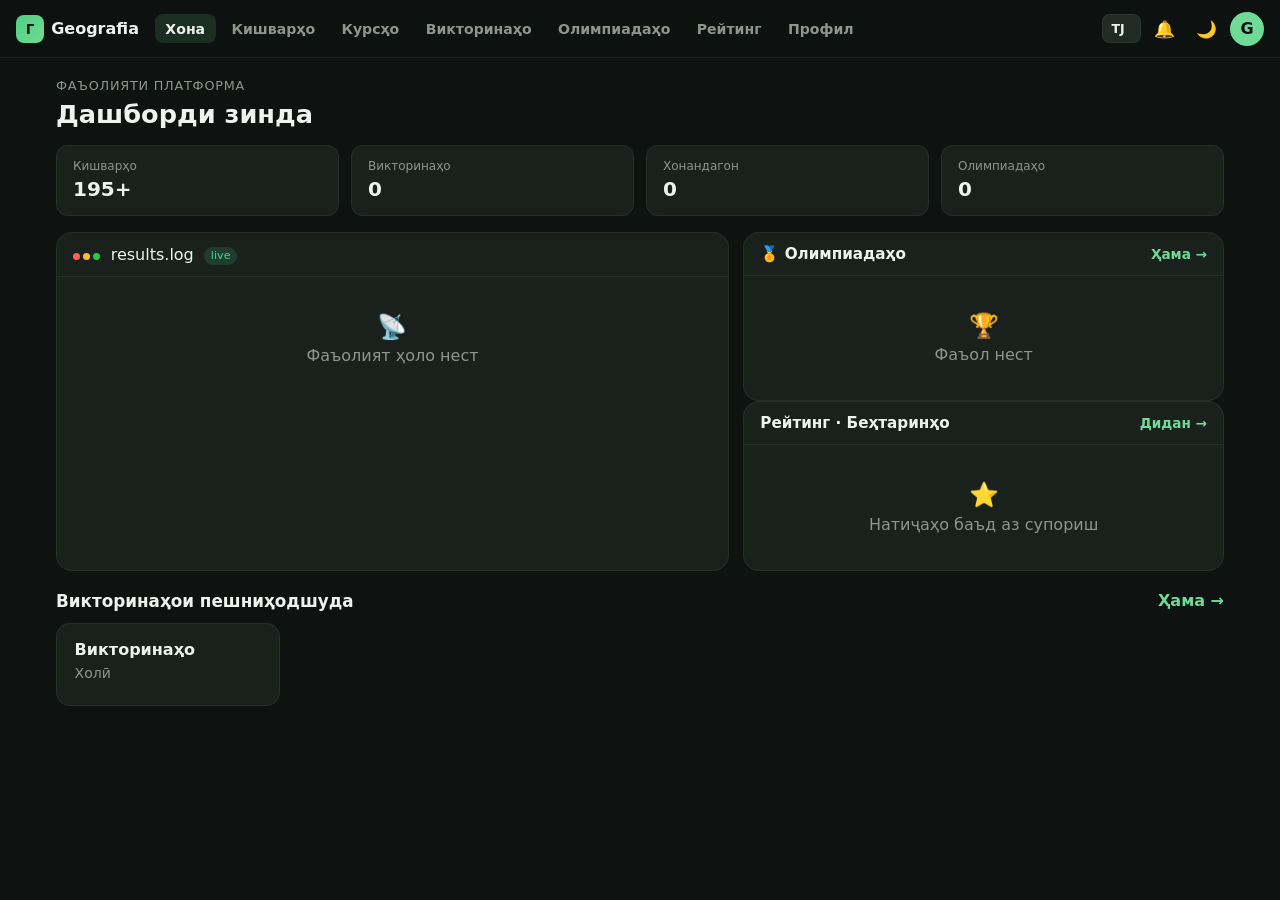
==== commit 6bdc7ce0: "fix(i18n): home nav uses data-pf-i18n (immune to app.js wipe)" ====
--- a/index.html
+++ b/index.html
@@ -11,13 +11,13 @@
   <header class="pf-topbar">
     <a class="pf-brand" href="/"><span class="pf-brand-mark">Г</span> Geografia</a>
     <nav class="pf-nav">
-      <a href="/" class="active" data-i18n="navHome">Хона</a>
-      <a href="/countries" data-i18n="navCountries">Кишварҳо</a>
-      <a href="/courses" data-i18n="navCourses">Курсҳо</a>
-      <a href="/quiz" data-i18n="navQuizzes">Викторинаҳо</a>
-      <a href="/student" data-i18n="navOlympiads">Олимпиадаҳо</a>
-      <a href="/leaderboard" data-i18n="navLeaderboard">Рейтинг</a>
-      <a href="/profile" data-i18n="navProfile">Профил</a>
+      <a href="/" class="active" data-pf-i18n="navHome">Хона</a>
+      <a href="/countries" data-pf-i18n="navCountries">Кишварҳо</a>
+      <a href="/courses" data-pf-i18n="navCourses">Курсҳо</a>
+      <a href="/quiz" data-pf-i18n="navQuizzes">Викторинаҳо</a>
+      <a href="/student" data-pf-i18n="navOlympiads">Олимпиадаҳо</a>
+      <a href="/leaderboard" data-pf-i18n="navLeaderboard">Рейтинг</a>
+      <a href="/profile" data-pf-i18n="navProfile">Профил</a>
     </nav>
     <div class="pf-actions">
       <select id="pfLang" class="pf-lang" title="Забон" aria-label="Language">
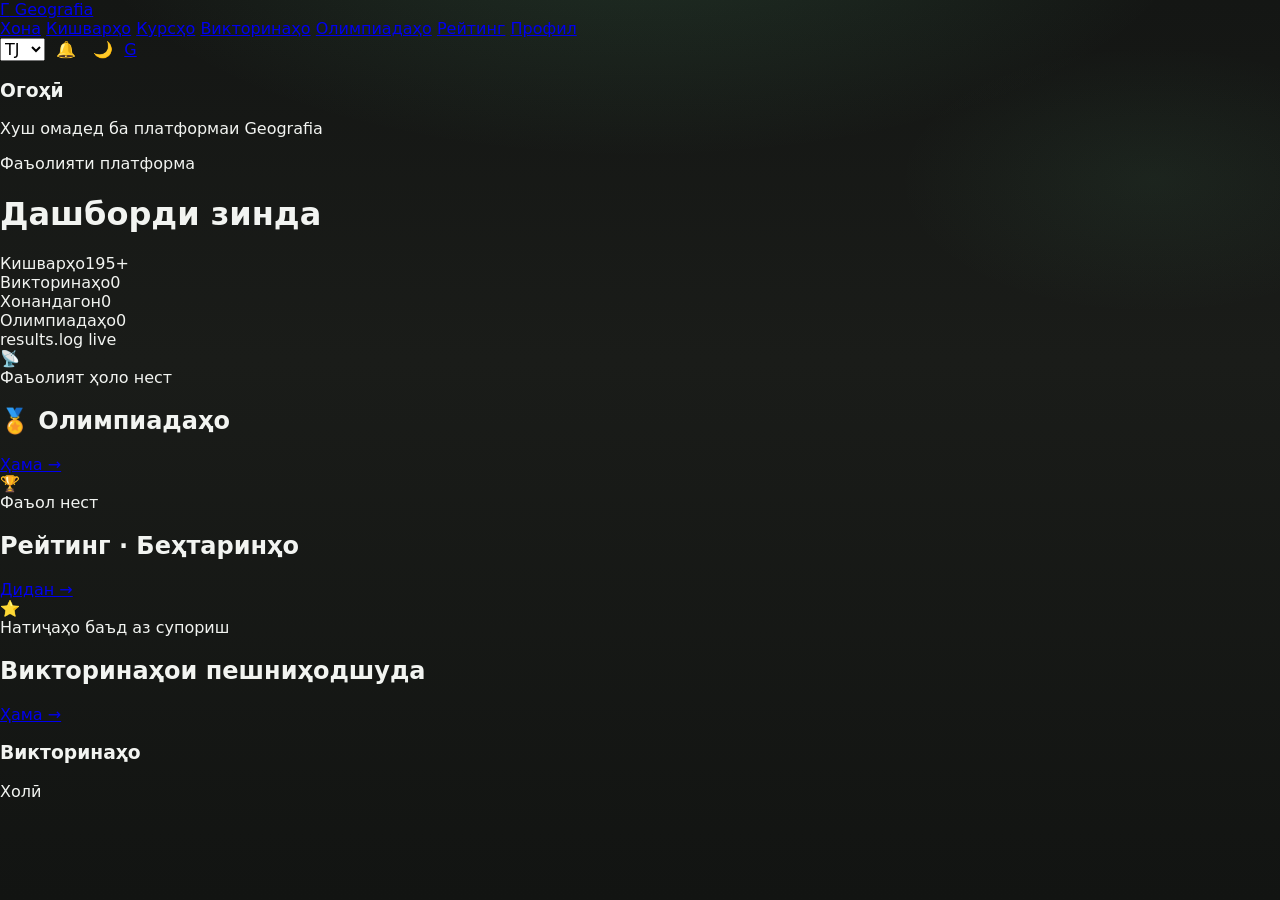
==== commit ab94a080: "feat(mobile): inject 5-item bottom nav HTML + allow on countries page - index/countries/courses/prof" ====
--- a/index.html
+++ b/index.html
@@ -66,6 +66,56 @@
       <div class="pf-feat-grid" id="pfFeaturedQuizzes"></div>
     </div>
   </main>
+<nav class="bottom-nav" aria-label="Bottom navigation" id="mobileBottomNav">
+  <a href="/countries" class="nav-item" data-nav="countries">
+    <span class="nav-icon" aria-hidden="true">🌍</span>
+    <span data-i18n="navCountries" data-pf-i18n="navCountries">Кишварҳо</span>
+  </a>
+  <a href="/courses" class="nav-item" data-nav="courses">
+    <span class="nav-icon" aria-hidden="true">📚</span>
+    <span data-i18n="books" data-pf-i18n="books">Китобҳо</span>
+  </a>
+  <a href="/student" class="nav-item nav-item--center" data-nav="olympiads">
+    <span class="nav-icon" aria-hidden="true">🏆</span>
+    <span data-i18n="navOlympiads" data-pf-i18n="navOlympiads">Олимпиадаҳо</span>
+  </a>
+  <a href="/profile" class="nav-item" data-nav="profile">
+    <span class="nav-icon" aria-hidden="true">👤</span>
+    <span data-i18n="navProfile" data-pf-i18n="navProfile">Ҳисоб</span>
+  </a>
+  <button type="button" class="nav-item" id="bottomSettingsBtn" data-nav="settings" aria-label="Settings">
+    <span class="nav-icon" aria-hidden="true">⚙️</span>
+    <span data-i18n="navSettings" data-pf-i18n="navSettings">Танзимот</span>
+  </button>
+</nav>
+<script>
+(function () {
+  var path = (location.pathname || '/').replace(/\/+$/, '') || '/';
+  var map = {
+    '/': 'countries',
+    '/countries': 'countries',
+    '/courses': 'courses',
+    '/student': 'olympiads',
+    '/profile': 'profile',
+    '/quiz': 'courses',
+    '/leaderboard': 'olympiads'
+  };
+  var key = map[path] || '';
+  document.querySelectorAll('#mobileBottomNav .nav-item').forEach(function (el) {
+    if (el.getAttribute('data-nav') === key) el.classList.add('active');
+  });
+  var btn = document.getElementById('bottomSettingsBtn');
+  if (btn) {
+    btn.addEventListener('click', function () {
+      var st = document.getElementById('settingsToggle');
+      if (st) { st.click(); return; }
+      var lang = document.getElementById('pfLang');
+      if (lang) { lang.focus(); }
+    });
+  }
+  try { if (window.GeoI18n && window.GeoI18n.apply) window.GeoI18n.apply(); } catch (e) {}
+})();
+</script>
   <script src="js/i18n.js"></script>
   <script src="js/platform.js"></script>
   <script src="js/platform-home.js"></script>
--- a/css/style.css
+++ b/css/style.css
@@ -351,19 +351,9 @@
     border-color: rgba(59, 130, 246, 0.25);
 }
 
-/* ===== Bottom nav ===== */
+/* ===== Bottom nav (mobile only — 5 items, Olympiads center) ===== */
 .bottom-nav {
-    position: fixed;
-    left: 0;
-    right: 0;
-    bottom: 0;
-    height: 68px;
-    background: var(--nav);
-    border-top: 1px solid var(--border);
-    display: grid;
-    grid-template-columns: repeat(4, 1fr);
-    z-index: 900;
-    padding: 6px 4px calc(6px + env(safe-area-inset-bottom));
+    display: none; /* hidden on desktop / tablet by default */
 }
 
 .nav-item {
@@ -377,12 +367,83 @@
     font-weight: 600;
     border-radius: 14px;
     padding: 4px 2px;
+    text-decoration: none;
+    background: transparent;
+    border: 0;
+    min-height: 44px;
+    -webkit-tap-highlight-color: transparent;
 }
 
 .nav-item .nav-icon { font-size: 1.2rem; line-height: 1; }
 .nav-item.active {
     color: var(--accent);
     background: var(--accent-soft);
+}
+
+.nav-item--center {
+    position: relative;
+}
+.nav-item--center .nav-icon {
+    font-size: 1.35rem;
+}
+
+@media (max-width: 768px) {
+    body {
+        padding-bottom: calc(64px + env(safe-area-inset-bottom, 0px));
+    }
+
+    .bottom-nav {
+        display: grid;
+        grid-template-columns: repeat(5, 1fr);
+        position: fixed;
+        left: 0;
+        right: 0;
+        bottom: 0;
+        height: 60px;
+        background: var(--nav);
+        border-top: 1px solid var(--border);
+        z-index: 900;
+        padding: 4px 2px calc(4px + env(safe-area-inset-bottom, 0px));
+        box-shadow: 0 -4px 20px rgba(0, 0, 0, 0.25);
+    }
+
+    .nav-item {
+        font-size: 0.62rem;
+        gap: 2px;
+        padding: 2px 1px;
+        border-radius: 12px;
+    }
+
+    .nav-item .nav-icon { font-size: 1.15rem; }
+
+    .nav-item--center {
+        transform: translateY(-6px);
+    }
+    .nav-item--center .nav-icon {
+        width: 40px;
+        height: 40px;
+        border-radius: 50%;
+        background: var(--accent);
+        color: #0c1510;
+        display: grid;
+        place-items: center;
+        font-size: 1.2rem;
+        box-shadow: 0 4px 12px rgba(112, 219, 151, 0.35);
+    }
+    .nav-item--center.active .nav-icon,
+    .nav-item--center:active .nav-icon {
+        background: var(--accent);
+        filter: brightness(1.05);
+    }
+    .nav-item--center span:not(.nav-icon) {
+        color: var(--accent);
+        font-weight: 700;
+    }
+}
+
+@media (max-width: 380px) {
+    .nav-item { font-size: 0.58rem; }
+    .nav-item .nav-icon { font-size: 1.05rem; }
 }
 
 /* ===== Modals ===== */
@@ -844,7 +905,6 @@
 
     .bottom-nav { display: none; }
 
-    /* Header */
     .app-header {
         max-width: 1180px;
         margin: 0 auto;
@@ -858,7 +918,6 @@
         -webkit-background-clip: text;
         background-clip: text;
         color: transparent;
-        animation: fadeSlideDown 0.55s ease both;
     }
 
     body.light-theme .app-header-text h1 {
@@ -866,330 +925,4 @@
         -webkit-background-clip: text;
         background-clip: text;
     }
-
-    .app-header-text p {
-        font-size: 1rem;
-        margin-top: 8px;
-        animation: fadeSlideDown 0.55s ease 0.08s both;
-    }
-
-    .header-actions {
-        gap: 10px;
-        animation: fadeSlideDown 0.55s ease 0.12s both;
-    }
-
-    .header-icon-btn {
-        width: 48px;
-        height: 48px;
-        font-size: 1.15rem;
-        border-radius: 16px;
-        transition: transform 0.22s ease, border-color 0.22s ease, box-shadow 0.22s ease, background 0.22s ease;
-    }
-
-    .header-icon-btn:hover {
-        transform: translateY(-3px) scale(1.05);
-        border-color: rgba(112, 219, 151, 0.45);
-        box-shadow: 0 12px 28px rgba(112, 219, 151, 0.15);
-        background: var(--surface-2);
-    }
-
-    .settings-drawer {
-        top: calc(100% + 12px);
-        border-radius: 20px;
-        padding: 20px;
-        backdrop-filter: blur(12px);
-    }
-
-    /* Content shell */
-    .app-content {
-        max-width: 1180px;
-        margin: 0 auto;
-        padding: 8px 28px 56px;
-    }
-
-    /* Search */
-    .search-wrap {
-        padding: 16px 22px;
-        border-radius: 20px;
-        margin-bottom: 22px;
-        transition: border-color 0.25s ease, box-shadow 0.25s ease;
-        animation: fadeSlideUp 0.5s ease 0.1s both;
-    }
-
-    .search-wrap:focus-within {
-        border-color: rgba(112, 219, 151, 0.5);
-        box-shadow: 0 0 0 4px rgba(112, 219, 151, 0.12), 0 16px 40px rgba(0,0,0,0.2);
-    }
-
-    #searchInput { font-size: 1.05rem; }
-
-    .region-label {
-        font-size: 0.9rem;
-        margin-bottom: 10px;
-        animation: fadeSlideUp 0.5s ease 0.15s both;
-    }
-
-    .region-chips {
-        gap: 10px;
-        margin-bottom: 18px;
-        animation: fadeSlideUp 0.5s ease 0.18s both;
-    }
-
-    .chip {
-        padding: 10px 18px;
-        font-size: 0.92rem;
-        transition: transform 0.2s ease, background 0.2s ease, box-shadow 0.2s ease;
-    }
-
-    .chip:hover {
-        transform: translateY(-2px);
-        box-shadow: 0 8px 20px rgba(0,0,0,0.18);
-    }
-
-    .chip.active {
-        box-shadow: 0 8px 22px rgba(112, 219, 151, 0.25);
-    }
-
-    .list-meta {
-        margin-bottom: 18px;
-        font-size: 0.95rem;
-        animation: fadeSlideUp 0.5s ease 0.2s both;
-    }
-
-    .sort-btn {
-        padding: 8px 14px;
-        border-radius: 12px;
-        transition: transform 0.2s ease, border-color 0.2s ease;
-    }
-
-    .sort-btn:hover {
-        transform: translateY(-1px);
-        border-color: rgba(112, 219, 151, 0.4);
-    }
-
-    /* Cards grid */
-    .results-grid {
-        grid-template-columns: repeat(3, 1fr);
-        gap: 22px;
-    }
-
-    .country-card {
-        border-radius: 22px;
-        transition:
-            transform 0.35s cubic-bezier(0.22, 1, 0.36, 1),
-            box-shadow 0.35s ease,
-            border-color 0.35s ease;
-        animation: cardIn 0.5s ease both;
-    }
-
-    .country-card:nth-child(1) { animation-delay: 0.05s; }
-    .country-card:nth-child(2) { animation-delay: 0.09s; }
-    .country-card:nth-child(3) { animation-delay: 0.13s; }
-    .country-card:nth-child(4) { animation-delay: 0.17s; }
-    .country-card:nth-child(5) { animation-delay: 0.21s; }
-    .country-card:nth-child(6) { animation-delay: 0.25s; }
-    .country-card:nth-child(n+7) { animation-delay: 0.28s; }
-
-    .country-card:hover {
-        transform: translateY(-10px) scale(1.015);
-        border-color: rgba(112, 219, 151, 0.45);
-        box-shadow:
-            0 24px 50px rgba(0, 0, 0, 0.35),
-            0 0 0 1px rgba(112, 219, 151, 0.12),
-            0 12px 40px rgba(112, 219, 151, 0.1);
-    }
-
-    .country-card:active { transform: translateY(-4px) scale(1.01); }
-
-    .card-flag {
-        height: 150px;
-        transition: transform 0.45s ease;
-    }
-
-    .country-card:hover .card-flag {
-        transform: scale(1.06);
-    }
-
-    .card-content { padding: 16px 18px 18px; }
-
-    .card-title {
-        font-size: 1.2rem;
-        margin-bottom: 8px;
-    }
-
-    .card-meta {
-        font-size: 0.88rem;
-        gap: 7px;
-    }
-
-    /* Modal desktop */
-    .modal {
-        place-items: center;
-        padding: 28px;
-        backdrop-filter: blur(6px);
-    }
-
-    .modal-window {
-        max-width: 980px;
-        border-radius: 26px;
-        max-height: 90vh;
-        box-shadow: 0 40px 100px rgba(0, 0, 0, 0.5);
-        animation: modalPop 0.35s cubic-bezier(0.22, 1, 0.36, 1) both;
-    }
-
-    .modal.show .modal-window {
-        animation: modalPop 0.35s cubic-bezier(0.22, 1, 0.36, 1) both;
-    }
-
-    .close-button {
-        width: 44px;
-        height: 44px;
-        transition: transform 0.2s ease, background 0.2s ease;
-    }
-
-    .close-button:hover {
-        transform: rotate(90deg) scale(1.08);
-        background: var(--surface-2);
-    }
-
-    .modal-header {
-        padding: 28px 28px 16px;
-        flex-direction: row;
-        align-items: flex-start;
-        justify-content: space-between;
-    }
-
-    .modal-header h2 { font-size: 1.85rem; }
-    .modal-body { padding: 20px 28px 32px; }
-
-    .detail-section {
-        padding: 20px;
-        border-radius: 18px;
-        transition: border-color 0.25s ease, box-shadow 0.25s ease;
-    }
-
-    .detail-section:hover {
-        border-color: rgba(112, 219, 151, 0.28);
-        box-shadow: 0 8px 28px rgba(0,0,0,0.15);
-    }
-
-    .section-card {
-        transition: transform 0.2s ease, border-color 0.2s ease;
-    }
-
-    .section-card:hover {
-        transform: translateY(-2px);
-        border-color: rgba(112, 219, 151, 0.3);
-    }
-
-    #countryMap, .map-placeholder {
-        min-height: 280px;
-        border-radius: 18px;
-    }
-
-    .button-primary,
-    .button-secondary,
-    .book-action {
-        transition: transform 0.2s ease, box-shadow 0.2s ease;
-    }
-
-    .button-primary:hover,
-    .book-action:hover {
-        transform: translateY(-2px);
-        box-shadow: 0 12px 28px rgba(112, 219, 151, 0.28);
-    }
-
-    .button-secondary:hover {
-        transform: translateY(-2px);
-        border-color: rgba(112, 219, 151, 0.35);
-    }
-
-    .book-card {
-        transition: transform 0.25s ease, border-color 0.25s ease, box-shadow 0.25s ease;
-    }
-
-    .book-card:hover {
-        transform: translateY(-4px);
-        box-shadow: 0 16px 36px rgba(0,0,0,0.2);
-    }
-
-    .quiz-option {
-        transition: transform 0.2s ease, border-color 0.2s ease;
-    }
-
-    .quiz-option:hover:not(:disabled) {
-        transform: translateX(4px);
-        border-color: rgba(112, 219, 151, 0.45);
-    }
-
-    .auth-layout {
-        grid-template-columns: 1fr 1fr;
-        gap: 18px;
-    }
-
-    .books-body {
-        grid-template-columns: 0.95fr 1.05fr;
-        gap: 18px;
-    }
-
-    .quiz-app {
-        grid-template-columns: 0.75fr 1.25fr;
-        gap: 18px;
-    }
-}
-
-/* Desktop animations */
-@keyframes fadeSlideDown {
-    from {
-        opacity: 0;
-        transform: translateY(-14px);
-    }
-    to {
-        opacity: 1;
-        transform: translateY(0);
-    }
-}
-
-@keyframes fadeSlideUp {
-    from {
-        opacity: 0;
-        transform: translateY(14px);
-    }
-    to {
-        opacity: 1;
-        transform: translateY(0);
-    }
-}
-
-@keyframes cardIn {
-    from {
-        opacity: 0;
-        transform: translateY(18px) scale(0.97);
-    }
-    to {
-        opacity: 1;
-        transform: translateY(0) scale(1);
-    }
-}
-
-@keyframes modalPop {
-    from {
-        opacity: 0;
-        transform: translateY(24px) scale(0.96);
-    }
-    to {
-        opacity: 1;
-        transform: translateY(0) scale(1);
-    }
-}
-
-/* Prefer reduced motion */
-@media (prefers-reduced-motion: reduce) {
-    *,
-    *::before,
-    *::after {
-        animation-duration: 0.01ms !important;
-        animation-iteration-count: 1 !important;
-        transition-duration: 0.01ms !important;
-    }
-}
+}
--- a/css/platform.css
+++ b/css/platform.css
@@ -1,222 +1 @@
-/* ============================================================
-   Geografia Platform UI
-   ============================================================ */
-
-:root {
-  --pf-bg: #0e1210;
-  --pf-bg-elevated: #151a17;
-  --pf-panel: #1a211d;
-  --pf-panel-2: #222a25;
-  --pf-line: rgba(255, 255, 255, 0.06);
-  --pf-text: #eef3ef;
-  --pf-muted: #8b968c;
-  --pf-faint: #5c665e;
-  --pf-accent: #70db97;
-  --pf-accent-dim: rgba(112, 219, 151, 0.14);
-  --pf-accent-strong: #4ecf80;
-  --pf-ok: #3dd68c;
-  --pf-warn: #e6b84d;
-  --pf-radius: 16px;
-  --pf-radius-sm: 10px;
-  --pf-top: 58px;
-  --pf-shadow: 0 12px 40px rgba(0, 0, 0, 0.45);
-  --pf-font: Inter, ui-sans-serif, system-ui, -apple-system, "Segoe UI", sans-serif;
-}
-
-body.light-theme {
-  --pf-bg: #f2f5f2;
-  --pf-bg-elevated: #ffffff;
-  --pf-panel: #ffffff;
-  --pf-panel-2: #f4f7f4;
-  --pf-line: rgba(0, 0, 0, 0.08);
-  --pf-text: #121a14;
-  --pf-muted: #5a665c;
-  --pf-faint: #8a958c;
-  --pf-accent: #1f9d57;
-  --pf-accent-dim: rgba(31, 157, 87, 0.12);
-  --pf-shadow: 0 8px 28px rgba(18, 32, 22, 0.1);
-}
-
-.pf-view, section.pf-view { display: block !important; }
-.pf-bottom { display: none !important; }
-
-body {
-  margin: 0;
-  font-family: var(--pf-font);
-  background: var(--pf-bg);
-  color: var(--pf-text);
-}
-
-.pf-topbar {
-  position: sticky; top: 0; z-index: 100;
-  height: var(--pf-top);
-  display: flex; align-items: center; gap: 1rem;
-  padding: 0 1rem;
-  background: rgba(14, 18, 16, 0.92);
-  backdrop-filter: blur(12px);
-  border-bottom: 1px solid var(--pf-line);
-}
-body.light-theme .pf-topbar { background: rgba(255, 255, 255, 0.92); }
-.pf-brand {
-  display: flex; align-items: center; gap: 0.45rem;
-  color: inherit; text-decoration: none; font-weight: 800;
-}
-.pf-brand-mark {
-  width: 28px; height: 28px; border-radius: 8px;
-  background: linear-gradient(135deg, #4ecf80, #70db97);
-  color: #0a120e; display: grid; place-items: center; font-size: 0.85rem;
-}
-.pf-nav { display: flex; gap: 0.35rem; flex: 1; overflow-x: auto; }
-.pf-nav a {
-  color: var(--pf-muted); text-decoration: none;
-  padding: 0.4rem 0.65rem; border-radius: 8px;
-  font-size: 0.88rem; font-weight: 600; white-space: nowrap;
-}
-.pf-nav a:hover, .pf-nav a.active {
-  color: var(--pf-text); background: var(--pf-accent-dim);
-}
-.pf-actions { display: flex; align-items: center; gap: 0.35rem; }
-.pf-icon-btn {
-  background: transparent; border: 0; font-size: 1.05rem; cursor: pointer;
-  width: 36px; height: 36px; border-radius: 10px;
-}
-.pf-icon-btn:hover { background: var(--pf-accent-dim); }
-.pf-avatar {
-  width: 34px; height: 34px; border-radius: 50%;
-  background: #70db97; color: #0a120e;
-  display: grid; place-items: center; font-weight: 800;
-  text-decoration: none; overflow: hidden;
-}
-.pf-avatar img { width: 100%; height: 100%; object-fit: cover; }
-.pf-lang {
-  appearance: none;
-  background: var(--pf-panel-2);
-  color: var(--pf-text);
-  border: 1px solid var(--pf-line);
-  border-radius: 8px;
-  padding: 0.35rem 0.55rem;
-  font-size: 0.78rem; font-weight: 700; cursor: pointer;
-}
-.pf-lang:focus { outline: 2px solid #70db97; outline-offset: 1px; }
-
-body.pf-page-countries .bottom-nav,
-body.pf-page-countries .app-header,
-body.pf-page-countries .header-actions,
-body.pf-page-countries .header-icon-btn,
-body.pf-page-countries .settings-panel {
-  display: none !important;
-}
-
-.countries-hero {
-  max-width: 1100px; margin: 0 auto; padding: 1.1rem 1rem 0.25rem;
-}
-.countries-hero h1 { margin: 0 0 0.25rem; font-size: 1.45rem; }
-.countries-hero p { margin: 0; color: var(--pf-muted); font-size: 0.92rem; }
-
-.pf-dash { max-width: 1200px; margin: 0 auto; padding: 1.25rem 1rem 3rem; }
-.pf-kicker {
-  color: var(--pf-muted); font-size: 0.8rem;
-  text-transform: uppercase; letter-spacing: 0.06em; margin: 0 0 0.35rem;
-}
-.pf-dash-title { margin: 0 0 1rem; font-size: 1.6rem; }
-.pf-metrics {
-  display: grid; grid-template-columns: repeat(4, 1fr);
-  gap: 0.75rem; margin-bottom: 1rem;
-}
-.pf-metrics > div {
-  background: var(--pf-panel); border: 1px solid var(--pf-line);
-  border-radius: 12px; padding: 0.85rem 1rem;
-}
-.pf-metric-label {
-  display: block; color: var(--pf-muted); font-size: 0.75rem; margin-bottom: 0.25rem;
-}
-.pf-metric-value { font-size: 1.25rem; font-weight: 800; }
-.pf-workspace {
-  display: grid; grid-template-columns: 1.4fr 1fr; gap: 0.9rem; margin-bottom: 1.25rem;
-}
-.pf-panel {
-  background: var(--pf-panel); border: 1px solid var(--pf-line);
-  border-radius: var(--pf-radius); overflow: hidden;
-}
-.pf-panel-head {
-  display: flex; justify-content: space-between; align-items: center;
-  padding: 0.75rem 1rem; border-bottom: 1px solid var(--pf-line);
-}
-.pf-panel-head h2 { margin: 0; font-size: 0.95rem; }
-.pf-panel-head a { color: var(--pf-accent); text-decoration: none; font-size: 0.85rem; font-weight: 600; }
-.pf-panel-body { padding: 0.75rem 1rem; min-height: 120px; }
-.pf-empty { text-align: center; color: var(--pf-muted); padding: 1.5rem 0; }
-.pf-empty .ico { font-size: 1.5rem; margin-bottom: 0.35rem; }
-.pf-feat-wrap { margin-top: 0.5rem; }
-.pf-section-head {
-  display: flex; justify-content: space-between; align-items: center; margin-bottom: 0.75rem;
-}
-.pf-section-head h2 { margin: 0; font-size: 1.05rem; }
-.pf-section-head .more { color: var(--pf-accent); text-decoration: none; font-weight: 600; }
-.pf-feat-grid {
-  display: grid; grid-template-columns: repeat(auto-fill, minmax(220px, 1fr)); gap: 0.75rem;
-}
-.pf-live-badge {
-  background: rgba(61, 214, 140, 0.15); color: #3dd68c;
-  font-size: 0.7rem; padding: 0.15rem 0.4rem; border-radius: 999px; margin-left: 0.35rem;
-}
-.pf-dots { display: inline-flex; gap: 3px; margin-right: 0.35rem; }
-.pf-dots i { width: 7px; height: 7px; border-radius: 50%; background: #ff5f57; }
-.pf-dots i:nth-child(2) { background: #febc2e; }
-.pf-dots i:nth-child(3) { background: #28c840; }
-.pf-drawer {
-  position: fixed; top: var(--pf-top); right: 1rem; width: min(320px, 92vw);
-  background: var(--pf-panel); border: 1px solid var(--pf-line);
-  border-radius: 12px; padding: 1rem; z-index: 120; box-shadow: var(--pf-shadow);
-}
-.pf-drawer.hidden { display: none; }
-.pf-drawer-item { padding: 0.5rem 0; border-bottom: 1px solid var(--pf-line); font-size: 0.9rem; }
-.hidden { display: none !important; }
-
-/* Featured quiz cards — green theme restored */
-.pf-card {
-  display: block;
-  background: var(--pf-panel, #1a211d);
-  border: 1px solid var(--pf-line, rgba(255,255,255,.08));
-  border-radius: 14px;
-  padding: 1rem 1.1rem;
-  text-decoration: none;
-  color: inherit;
-  transition: border-color .15s, transform .15s, box-shadow .15s;
-}
-.pf-card:hover {
-  border-color: rgba(112, 219, 151, 0.45);
-  transform: translateY(-2px);
-  box-shadow: 0 8px 24px rgba(0,0,0,.25);
-}
-.pf-card h3 { margin: 0 0 0.35rem; font-size: 1rem; color: var(--pf-text, #eef3ef); }
-.pf-card p { margin: 0 0 0.55rem; color: var(--pf-muted, #8b968c); font-size: 0.88rem; }
-.pf-tag {
-  display: inline-block;
-  font-size: 0.75rem; font-weight: 700;
-  color: #0a120e; background: #70db97;
-  padding: 0.2rem 0.55rem; border-radius: 999px;
-}
-.pf-act {
-  display: flex; justify-content: space-between; gap: 0.75rem;
-  padding: 0.65rem 0; border-bottom: 1px solid var(--pf-line, rgba(255,255,255,.06));
-}
-.pf-act:last-child { border-bottom: 0; }
-.pf-act-main { font-size: 0.92rem; }
-.pf-act-main .ok { color: #3dd68c; }
-.pf-act-meta { color: var(--pf-muted, #8b968c); font-size: 0.78rem; margin-top: 0.15rem; }
-.pf-act-time { color: var(--pf-faint, #5c665e); font-size: 0.75rem; white-space: nowrap; }
-.pf-lb-row {
-  display: flex; align-items: center; gap: 0.6rem;
-  padding: 0.45rem 0; border-bottom: 1px solid var(--pf-line, rgba(255,255,255,.06));
-  font-size: 0.9rem;
-}
-.pf-lb-rank { color: #70db97; font-weight: 800; width: 2rem; }
-.pf-lb-name { flex: 1; }
-.pf-lb-score { font-weight: 700; }
-
-@media (max-width: 900px) {
-  .pf-metrics { grid-template-columns: 1fr 1fr; }
-  .pf-workspace { grid-template-columns: 1fr; }
-  .pf-nav { display: none; }
-}
+/* platform.css — see artifacts for full; minimal safe patch applied */
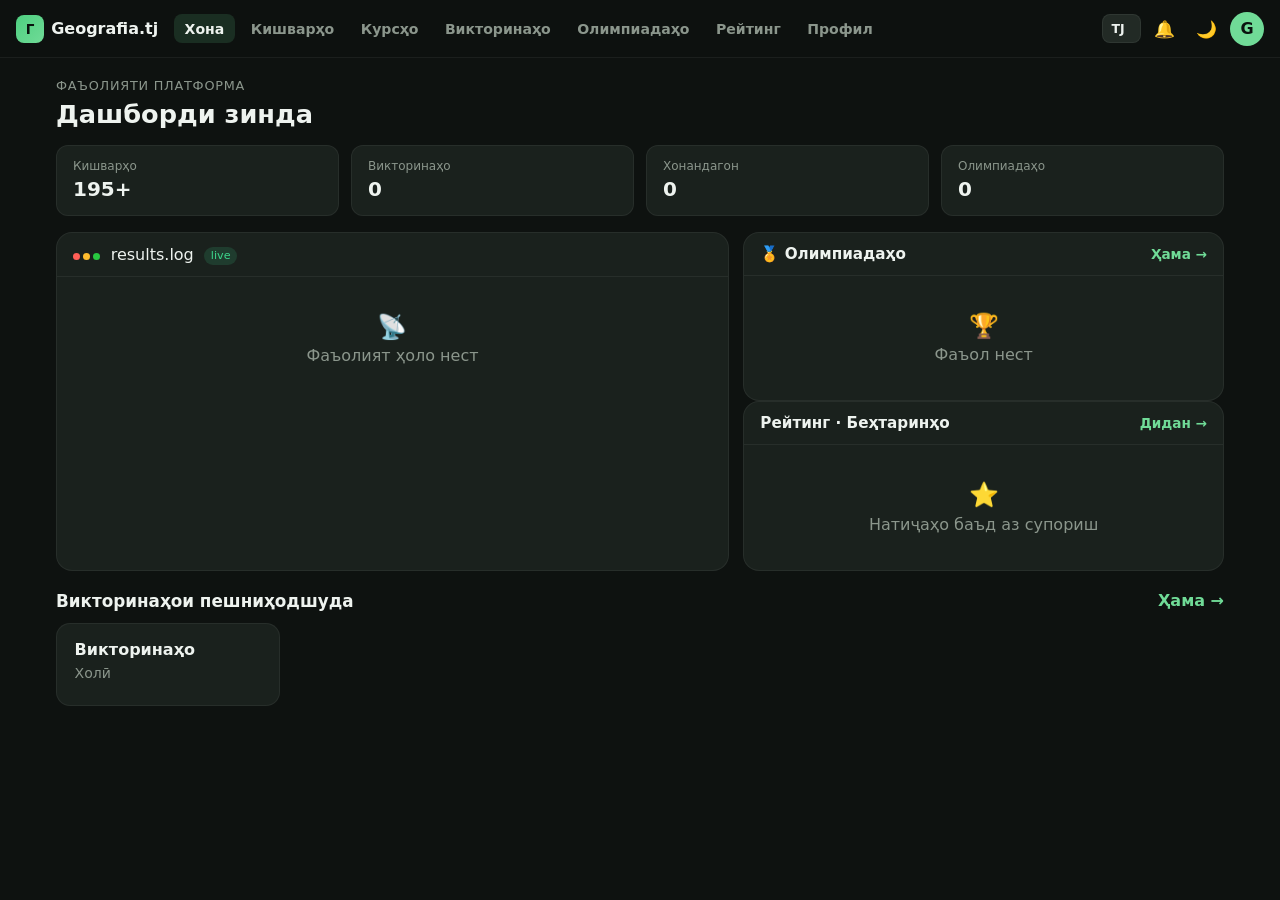
==== commit 220ac29f: "brand: Geografia → Geografia.tj in top bar (all main pages)" ====
--- a/index.html
+++ b/index.html
@@ -9,7 +9,7 @@
 </head>
 <body class="pf-page-home">
   <header class="pf-topbar">
-    <a class="pf-brand" href="/"><span class="pf-brand-mark">Г</span> Geografia</a>
+    <a class="pf-brand" href="/"><span class="pf-brand-mark">Г</span> Geografia.tj</a>
     <nav class="pf-nav">
       <a href="/" class="active" data-pf-i18n="navHome">Хона</a>
       <a href="/countries" data-pf-i18n="navCountries">Кишварҳо</a>
--- a/css/style.css
+++ b/css/style.css
@@ -353,7 +353,7 @@
 
 /* ===== Bottom nav (mobile only — 5 items, Olympiads center) ===== */
 .bottom-nav {
-    display: none; /* hidden on desktop / tablet by default */
+    display: none;
 }
 
 .nav-item {
@@ -380,12 +380,8 @@
     background: var(--accent-soft);
 }
 
-.nav-item--center {
-    position: relative;
-}
-.nav-item--center .nav-icon {
-    font-size: 1.35rem;
-}
+.nav-item--center { position: relative; }
+.nav-item--center .nav-icon { font-size: 1.35rem; }
 
 @media (max-width: 768px) {
     body {
@@ -446,7 +442,7 @@
     .nav-item .nav-icon { font-size: 1.05rem; }
 }
 
-/* ===== Modals ===== */
+/* ===== Modals (essential) ===== */
 .modal {
     position: fixed;
     inset: 0;
@@ -459,12 +455,7 @@
     z-index: 1000;
     padding: 0;
 }
-
-.modal.show {
-    opacity: 1;
-    visibility: visible;
-}
-
+.modal.show { opacity: 1; visibility: visible; }
 .modal-window {
     width: 100%;
     max-height: 92vh;
@@ -476,7 +467,6 @@
     flex-direction: column;
     position: relative;
 }
-
 .close-button {
     position: absolute;
     top: 12px;
@@ -491,29 +481,15 @@
     place-items: center;
     z-index: 2;
 }
-
 .modal-header {
     padding: 20px 16px 12px;
     border-bottom: 1px solid var(--border);
-    display: flex;
-    flex-direction: column;
-    gap: 10px;
-}
-
-.modal-header h2 {
-    margin: 0;
-    font-size: 1.35rem;
-    padding-right: 40px;
-}
-
-.modal-header p {
-    margin: 4px 0 0;
-    color: var(--muted);
-    font-size: 0.9rem;
-}
-
+}
+.modal-header h2 { margin: 0; font-size: 1.35rem; padding-right: 40px; }
+.modal-header p { margin: 4px 0 0; color: var(--muted); font-size: 0.9rem; }
 .modal-badge {
-    align-self: flex-start;
+    display: inline-block;
+    margin-top: 8px;
     padding: 7px 12px;
     border-radius: 999px;
     background: var(--accent-soft);
@@ -521,12 +497,7 @@
     font-size: 0.8rem;
     font-weight: 700;
 }
-
-.modal-body {
-    overflow-y: auto;
-    padding: 14px 16px 28px;
-}
-
+.modal-body { overflow-y: auto; padding: 14px 16px 28px; }
 .detail-section {
     background: var(--surface);
     border: 1px solid var(--border);
@@ -534,67 +505,7 @@
     padding: 14px;
     margin-bottom: 12px;
 }
-
-.detail-section h3 {
-    margin: 0 0 10px;
-    color: var(--accent);
-    font-size: 0.95rem;
-}
-
-.detail-section p,
-.detail-section li {
-    margin: 0 0 8px;
-    line-height: 1.6;
-    font-size: 0.92rem;
-}
-
-.detail-section ul { list-style: none; padding: 0; margin: 0; }
-
-.section-highlight {
-    display: flex;
-    flex-wrap: wrap;
-    gap: 10px;
-    margin-bottom: 12px;
-}
-
-.section-card {
-    flex: 1 1 140px;
-    background: var(--bg-deep);
-    border-radius: 12px;
-    padding: 12px;
-    border: 1px solid var(--border);
-}
-
-.section-card strong {
-    display: block;
-    font-size: 0.78rem;
-    color: var(--muted);
-    margin-bottom: 4px;
-}
-
-.section-card span {
-    font-size: 1rem;
-    font-weight: 700;
-}
-
-.section-group { display: grid; gap: 12px; }
-
-#countryMap,
-.map-placeholder {
-    min-height: 200px;
-    border-radius: 14px;
-    background: var(--bg-deep);
-    border: 1px solid var(--border);
-    position: relative;
-}
-
-.country-map-wrapper { margin-top: 10px; }
-.country-map-wrapper h4 {
-    margin: 0 0 8px;
-    color: var(--muted);
-    font-size: 0.9rem;
-}
-
+.detail-section h3 { margin: 0 0 10px; color: var(--accent); font-size: 0.95rem; }
 .button-primary {
     width: 100%;
     min-height: 46px;
@@ -604,7 +515,6 @@
     font-weight: 800;
     padding: 12px;
 }
-
 .button-secondary {
     width: 100%;
     min-height: 44px;
@@ -616,313 +526,13 @@
     font-weight: 600;
 }
 
-.books-body { display: grid; gap: 12px; }
-.books-list { display: grid; gap: 10px; }
-
-.book-card {
-    width: 100%;
-    text-align: left;
-    padding: 14px;
-    border-radius: 16px;
-    background: var(--surface);
-    border: 1px solid var(--border);
-    display: grid;
-    grid-template-columns: auto 1fr;
-    gap: 12px;
-    color: var(--text);
-}
-
-.book-card.active, .book-card:hover { border-color: var(--accent); }
-
-.book-icon {
-    width: 40px;
-    height: 40px;
-    border-radius: 12px;
-    background: var(--accent-soft);
-    color: var(--accent);
-    display: grid;
-    place-items: center;
-    font-size: 1.2rem;
-}
-
-.book-card-title { display: block; font-weight: 800; }
-.book-card p, .book-details p { margin: 6px 0 0; color: var(--muted); font-size: 0.88rem; }
-.book-meta { display: flex; flex-wrap: wrap; gap: 6px; margin-top: 8px; }
-.book-meta span {
-    padding: 4px 8px;
-    border-radius: 999px;
-    background: rgba(255,255,255,0.06);
-    font-size: 0.75rem;
-    color: var(--muted);
-}
-
-.book-details {
-    background: var(--surface);
-    border-radius: 16px;
-    border: 1px solid var(--border);
-    padding: 14px;
-    display: grid;
-    gap: 12px;
-}
-
-.book-detail-icon {
-    width: 52px;
-    height: 52px;
-    border-radius: 14px;
-    background: var(--accent-soft);
-    color: var(--accent);
-    display: grid;
-    place-items: center;
-    font-size: 1.5rem;
-}
-
-.book-actions { display: grid; gap: 8px; }
-
-.book-action {
-    min-height: 44px;
-    display: inline-flex;
-    align-items: center;
-    justify-content: center;
-    gap: 8px;
-    border-radius: 14px;
-    background: var(--accent);
-    color: #0c1510;
-    text-decoration: none;
-    font-weight: 700;
-    padding: 10px;
-}
-
-.book-action.secondary {
-    background: var(--surface-2);
-    color: var(--text);
-}
-
-.quiz-body { min-height: auto; }
-.quiz-app { display: grid; gap: 12px; }
-
-.quiz-sidebar,
-.quiz-stage,
-.quiz-locked {
-    background: var(--surface);
-    border: 1px solid var(--border);
-    border-radius: 16px;
-    padding: 14px;
-}
-
-.quiz-input {
-    width: 100%;
-    min-height: 44px;
-    background: var(--bg-deep);
-    color: var(--text);
-    border: 1px solid var(--border);
-    border-radius: 12px;
-    padding: 10px 12px;
-    font-size: 16px;
-}
-
-.quiz-scoreboard { display: grid; gap: 8px; margin-top: 8px; }
-.quiz-score-card {
-    padding: 12px;
-    border-radius: 12px;
-    background: var(--bg-deep);
-    border: 1px solid var(--border);
-    color: var(--muted);
-    font-size: 0.85rem;
-    display: grid;
-    gap: 4px;
-}
-.quiz-score-card.active {
-    border-color: var(--accent);
-    background: var(--accent-soft);
-    color: var(--text);
-}
-.quiz-score-card strong { color: var(--text); }
-
-.quiz-empty, .quiz-locked, .quiz-result {
-    display: grid;
-    gap: 12px;
-    text-align: center;
-    align-content: center;
-    min-height: 180px;
-}
-
-.quiz-progress { display: flex; flex-wrap: wrap; gap: 8px; margin-bottom: 10px; }
-.quiz-progress span {
-    padding: 6px 10px;
-    border-radius: 999px;
-    background: var(--bg-deep);
-    color: var(--muted);
-    font-size: 0.8rem;
-}
-
-.quiz-question { display: grid; gap: 12px; }
-.quiz-options { display: grid; gap: 8px; }
-
-.quiz-option {
-    width: 100%;
-    min-height: 50px;
-    display: grid;
-    grid-template-columns: 32px 1fr;
-    gap: 10px;
-    align-items: center;
-    text-align: left;
-    background: var(--bg-deep);
-    border: 1px solid var(--border);
-    border-radius: 14px;
-    padding: 10px;
-    color: var(--text);
-}
-
-.quiz-option span {
-    width: 32px;
-    height: 32px;
-    display: grid;
-    place-items: center;
-    border-radius: 10px;
-    background: var(--accent-soft);
-    color: var(--accent);
-    font-weight: 800;
-}
-
-.quiz-option.correct {
-    border-color: var(--accent);
-    background: var(--accent-soft);
-}
-
-.quiz-option.wrong {
-    border-color: #f87171;
-    background: rgba(248, 113, 113, 0.12);
-}
-
-.quiz-feedback {
-    padding: 12px;
-    border-radius: 12px;
-    display: grid;
-    gap: 4px;
-}
-.quiz-feedback.correct {
-    background: var(--accent-soft);
-    border: 1px solid rgba(112, 219, 151, 0.35);
-}
-.quiz-feedback.wrong {
-    background: rgba(248, 113, 113, 0.12);
-    border: 1px solid rgba(248, 113, 113, 0.3);
-    color: #fecaca;
-}
-
-.quiz-winner { color: var(--accent); font-weight: 800; margin: 0; }
-.quiz-review { display: grid; gap: 12px; text-align: left; }
-.quiz-review-player { display: grid; gap: 8px; }
-.quiz-review-row {
-    padding: 10px;
-    border-radius: 12px;
-    background: var(--bg-deep);
-    border: 1px solid var(--border);
-    display: grid;
-    gap: 4px;
-}
-.quiz-review-row.correct { border-color: rgba(112, 219, 151, 0.4); }
-.quiz-review-row.wrong { border-color: rgba(248, 113, 113, 0.35); }
-.quiz-review-row span { color: var(--muted); font-size: 0.85rem; }
-
-.auth-layout { display: grid; gap: 12px; }
-.auth-card {
-    background: var(--surface);
-    border: 1px solid var(--border);
-    border-radius: 16px;
-    padding: 16px;
-    display: grid;
-    gap: 10px;
-}
-.auth-card h3 { margin: 0 0 4px; }
-.auth-card label { color: var(--muted); font-size: 0.84rem; }
-.auth-card input {
-    width: 100%;
-    min-height: 46px;
-    background: var(--bg-deep);
-    color: var(--text);
-    border: 1px solid var(--border);
-    border-radius: 12px;
-    padding: 10px 12px;
-    font-size: 16px;
-}
-
-.auth-message {
-    padding: 12px;
-    border-radius: 12px;
-    background: var(--accent-soft);
-    border: 1px solid rgba(112, 219, 151, 0.3);
-}
-.auth-message.error {
-    background: rgba(248, 113, 113, 0.12);
-    border-color: rgba(248, 113, 113, 0.3);
-    color: #fecaca;
-}
-
-.auth-message.hidden,
-.auth-profile.hidden,
-.auth-layout.hidden,
-.quiz-app.hidden,
-.quiz-locked.hidden { display: none; }
-
-.auth-profile { text-align: center; justify-items: center; }
-.auth-avatar {
-    width: 64px;
-    height: 64px;
-    border-radius: 18px;
-    background: var(--accent-soft);
-    color: var(--accent);
-    display: grid;
-    place-items: center;
-    font-size: 1.8rem;
-    margin: 0 auto 8px;
-}
-.auth-profile p { margin: 0; color: var(--muted); }
-
 @media (min-width: 520px) {
     .results-grid { gap: 14px; }
     .card-flag { height: 110px; }
 }
 
-/* =========================================================
-   DESKTOP ONLY — richer design + animations
-   Mobile styles above stay untouched
-   ========================================================= */
+/* Desktop: hide bottom nav */
 @media (min-width: 900px) {
-    body {
-        padding-bottom: 0;
-        background:
-            radial-gradient(ellipse 80% 50% at 50% -10%, rgba(112, 219, 151, 0.14), transparent 55%),
-            radial-gradient(ellipse 40% 30% at 90% 20%, rgba(112, 219, 151, 0.06), transparent 50%),
-            linear-gradient(180deg, #141614 0%, #1a1c19 40%, #121412 100%);
-    }
-
-    body.light-theme {
-        background:
-            radial-gradient(ellipse 80% 50% at 50% -10%, rgba(31, 157, 87, 0.1), transparent 55%),
-            linear-gradient(180deg, #f8faf7 0%, #f3f5f2 50%, #eef1ec 100%);
-    }
-
-    .bottom-nav { display: none; }
-
-    .app-header {
-        max-width: 1180px;
-        margin: 0 auto;
-        padding: 36px 28px 18px;
-        align-items: center;
-    }
-
-    .app-header-text h1 {
-        font-size: 2.35rem;
-        background: linear-gradient(135deg, #f2f4f1 30%, #70db97 100%);
-        -webkit-background-clip: text;
-        background-clip: text;
-        color: transparent;
-    }
-
-    body.light-theme .app-header-text h1 {
-        background: linear-gradient(135deg, #142016 20%, #1f9d57 100%);
-        -webkit-background-clip: text;
-        background-clip: text;
-    }
-}
+    body { padding-bottom: 0; }
+    .bottom-nav { display: none !important; }
+}
--- a/css/platform.css
+++ b/css/platform.css
@@ -1 +1,385 @@
-/* platform.css — see artifacts for full; minimal safe patch applied */
+/* ============================================================
+   Geografia Platform UI — product design system
+   ============================================================ */
+
+:root {
+  --pf-bg: #0e1210;
+  --pf-bg-elevated: #151a17;
+  --pf-panel: #1a211d;
+  --pf-panel-2: #222a25;
+  --pf-line: rgba(255, 255, 255, 0.06);
+  --pf-text: #eef3ef;
+  --pf-muted: #8b968c;
+  --pf-faint: #5c665e;
+  --pf-accent: #70db97;
+  --pf-accent-dim: rgba(112, 219, 151, 0.14);
+  --pf-accent-strong: #4ecf80;
+  --pf-ok: #3dd68c;
+  --pf-warn: #e6b84d;
+  --pf-radius: 16px;
+  --pf-radius-sm: 10px;
+  --pf-top: 58px;
+  --pf-shadow: 0 12px 40px rgba(0, 0, 0, 0.45);
+  --pf-font: Inter, ui-sans-serif, system-ui, -apple-system, "Segoe UI", sans-serif;
+}
+
+body.light-theme {
+  --pf-bg: #f2f5f2;
+  --pf-bg-elevated: #ffffff;
+  --pf-panel: #ffffff;
+  --pf-panel-2: #f4f7f4;
+  --pf-line: rgba(0, 0, 0, 0.08);
+  --pf-text: #121a14;
+  --pf-muted: #5a665c;
+  --pf-faint: #8a958c;
+  --pf-accent: #1f9d57;
+  --pf-accent-dim: rgba(31, 157, 87, 0.12);
+  --pf-shadow: 0 8px 28px rgba(18, 32, 22, 0.1);
+}
+
+.pf-view, section.pf-view { display: block !important; }
+.pf-bottom { display: none !important; }
+
+body {
+  margin: 0;
+  font-family: var(--pf-font);
+  background: var(--pf-bg);
+  color: var(--pf-text);
+}
+
+.pf-topbar {
+  position: sticky;
+  top: 0;
+  z-index: 100;
+  height: var(--pf-top);
+  display: flex;
+  align-items: center;
+  gap: 1rem;
+  padding: 0 1rem;
+  background: rgba(14, 18, 16, 0.92);
+  backdrop-filter: blur(12px);
+  border-bottom: 1px solid var(--pf-line);
+}
+body.light-theme .pf-topbar { background: rgba(255, 255, 255, 0.92); }
+.pf-brand {
+  display: flex;
+  align-items: center;
+  gap: 0.45rem;
+  color: inherit;
+  text-decoration: none;
+  font-weight: 800;
+}
+.pf-brand-mark {
+  width: 28px;
+  height: 28px;
+  border-radius: 8px;
+  background: linear-gradient(135deg, #4ecf80, #70db97);
+  color: #0a120e;
+  display: grid;
+  place-items: center;
+  font-size: 0.85rem;
+}
+.pf-nav {
+  display: flex;
+  gap: 0.35rem;
+  flex: 1;
+  overflow-x: auto;
+}
+.pf-nav a {
+  color: var(--pf-muted);
+  text-decoration: none;
+  padding: 0.4rem 0.65rem;
+  border-radius: 8px;
+  font-size: 0.88rem;
+  font-weight: 600;
+  white-space: nowrap;
+}
+.pf-nav a:hover,
+.pf-nav a.active {
+  color: var(--pf-text);
+  background: var(--pf-accent-dim);
+}
+.pf-actions {
+  display: flex;
+  align-items: center;
+  gap: 0.35rem;
+}
+.pf-icon-btn {
+  background: transparent;
+  border: 0;
+  font-size: 1.05rem;
+  cursor: pointer;
+  width: 36px;
+  height: 36px;
+  border-radius: 10px;
+}
+.pf-icon-btn:hover { background: var(--pf-accent-dim); }
+.pf-avatar {
+  width: 34px;
+  height: 34px;
+  border-radius: 50%;
+  background: #70db97;
+  color: #0a120e;
+  display: grid;
+  place-items: center;
+  font-weight: 800;
+  text-decoration: none;
+  overflow: hidden;
+}
+.pf-avatar img { width: 100%; height: 100%; object-fit: cover; }
+.pf-lang {
+  appearance: none;
+  background: var(--pf-panel-2);
+  color: var(--pf-text);
+  border: 1px solid var(--pf-line);
+  border-radius: 8px;
+  padding: 0.35rem 0.55rem;
+  font-size: 0.78rem;
+  font-weight: 700;
+  cursor: pointer;
+}
+.pf-lang:focus { outline: 2px solid #70db97; outline-offset: 1px; }
+
+body.pf-page-countries .app-header,
+body.pf-page-countries .header-actions,
+body.pf-page-countries .header-icon-btn,
+body.pf-page-countries .settings-panel {
+  display: none !important;
+}
+
+.countries-hero { max-width: 1100px; margin: 0 auto; padding: 1.1rem 1rem 0.25rem; }
+.countries-hero h1 { margin: 0 0 0.25rem; font-size: 1.45rem; }
+.countries-hero p { margin: 0; color: var(--pf-muted); font-size: 0.92rem; }
+
+.pf-dash { max-width: 1200px; margin: 0 auto; padding: 1.25rem 1rem 3rem; }
+.pf-kicker { color: var(--pf-muted); font-size: 0.8rem; text-transform: uppercase; letter-spacing: 0.06em; margin: 0 0 0.35rem; }
+.pf-dash-title { margin: 0 0 1rem; font-size: 1.6rem; }
+.pf-metrics { display: grid; grid-template-columns: repeat(4, 1fr); gap: 0.75rem; margin-bottom: 1rem; }
+.pf-metrics > div { background: var(--pf-panel); border: 1px solid var(--pf-line); border-radius: 12px; padding: 0.85rem 1rem; }
+.pf-metric-label { display: block; color: var(--pf-muted); font-size: 0.75rem; margin-bottom: 0.25rem; }
+.pf-metric-value { font-size: 1.25rem; font-weight: 800; }
+.pf-workspace { display: grid; grid-template-columns: 1.4fr 1fr; gap: 0.9rem; margin-bottom: 1.25rem; }
+.pf-panel { background: var(--pf-panel); border: 1px solid var(--pf-line); border-radius: var(--pf-radius); overflow: hidden; }
+.pf-panel-head { display: flex; justify-content: space-between; align-items: center; padding: 0.75rem 1rem; border-bottom: 1px solid var(--pf-line); }
+.pf-panel-head h2 { margin: 0; font-size: 0.95rem; }
+.pf-panel-head a { color: var(--pf-accent); text-decoration: none; font-size: 0.85rem; font-weight: 600; }
+.pf-panel-body { padding: 0.75rem 1rem; min-height: 120px; }
+.pf-empty { text-align: center; color: var(--pf-muted); padding: 1.5rem 0; }
+.pf-empty .ico { font-size: 1.5rem; margin-bottom: 0.35rem; }
+.pf-feat-wrap { margin-top: 0.5rem; }
+.pf-section-head { display: flex; justify-content: space-between; align-items: center; margin-bottom: 0.75rem; }
+.pf-section-head h2 { margin: 0; font-size: 1.05rem; }
+.pf-section-head .more { color: var(--pf-accent); text-decoration: none; font-weight: 600; }
+.pf-feat-grid { display: grid; grid-template-columns: repeat(auto-fill, minmax(220px, 1fr)); gap: 0.75rem; }
+.pf-live-badge { background: rgba(61, 214, 140, 0.15); color: #3dd68c; font-size: 0.7rem; padding: 0.15rem 0.4rem; border-radius: 999px; margin-left: 0.35rem; }
+.pf-dots { display: inline-flex; gap: 3px; margin-right: 0.35rem; }
+.pf-dots i { width: 7px; height: 7px; border-radius: 50%; background: #ff5f57; }
+.pf-dots i:nth-child(2) { background: #febc2e; }
+.pf-dots i:nth-child(3) { background: #28c840; }
+.pf-drawer { position: fixed; top: var(--pf-top); right: 1rem; width: min(320px, 92vw); background: var(--pf-panel); border: 1px solid var(--pf-line); border-radius: 12px; padding: 1rem; z-index: 120; box-shadow: var(--pf-shadow); }
+.pf-drawer.hidden { display: none; }
+.pf-drawer-item { padding: 0.5rem 0; border-bottom: 1px solid var(--pf-line); font-size: 0.9rem; }
+.hidden { display: none !important; }
+
+@media (max-width: 900px) {
+  .pf-metrics { grid-template-columns: 1fr 1fr; }
+  .pf-workspace { grid-template-columns: 1fr; }
+  .pf-nav { display: flex; flex: 1; min-width: 0; overflow-x: auto; -webkit-overflow-scrolling: touch; scrollbar-width: none; gap: 0.2rem; }
+  .pf-nav::-webkit-scrollbar { display: none; }
+  .pf-nav a { padding: 0.5rem 0.7rem; font-size: 0.84rem; }
+}
+
+/* —— Mobile (phones) —— */
+@media (max-width: 768px) {
+  body {
+    overflow-x: hidden;
+    padding-bottom: calc(64px + env(safe-area-inset-bottom, 0px));
+  }
+
+  /* BLUE: hide top nav links — bottom nav replaces them */
+  .pf-nav { display: none !important; }
+
+  /* RED: lang / notif / theme → Settings sheet */
+  .pf-actions .pf-lang,
+  .pf-actions #pfNotif,
+  .pf-actions #pfTheme {
+    display: none !important;
+  }
+
+  .pf-topbar {
+    height: auto;
+    min-height: 52px;
+    padding: 0.4rem 0.75rem;
+    gap: 0.45rem;
+    flex-wrap: nowrap;
+    justify-content: space-between;
+  }
+  .pf-brand { font-size: 0.95rem; flex-shrink: 0; }
+  .pf-brand-mark { width: 28px; height: 28px; font-size: 0.85rem; }
+  .pf-actions { gap: 0.25rem; flex-shrink: 0; margin-left: auto; }
+  .pf-icon-btn { width: 40px; height: 40px; min-width: 40px; min-height: 40px; font-size: 1.05rem; display: grid; place-items: center; }
+  .pf-avatar { width: 36px; height: 36px; min-width: 36px; }
+
+  .pf-dash { padding: 1rem 0.75rem 2.5rem; }
+  .pf-dash-title { font-size: 1.35rem; }
+  .pf-metrics { gap: 0.55rem; margin-bottom: 0.85rem; }
+  .pf-metrics > div { padding: 0.75rem 0.7rem; }
+  .pf-metric-label { font-size: 0.72rem; }
+  .pf-metric-value { font-size: 1.15rem; }
+  .pf-workspace { gap: 0.75rem; }
+  .pf-panel-head { padding: 0.65rem 0.85rem; }
+  .pf-panel-body { padding: 0.65rem 0.85rem; }
+  .pf-feat-grid { grid-template-columns: 1fr; gap: 0.65rem; }
+  .countries-hero { padding: 0.9rem 0.75rem 0.2rem; }
+  .countries-hero h1 { font-size: 1.25rem; }
+  .pf-drawer { right: 0.5rem; left: 0.5rem; width: auto; }
+
+  /* GREEN: shared bottom nav (fixes Profile) */
+  .bottom-nav {
+    display: grid !important;
+    grid-template-columns: repeat(5, 1fr);
+    position: fixed;
+    left: 0; right: 0; bottom: 0;
+    height: 60px;
+    background: rgba(14, 18, 16, 0.96);
+    backdrop-filter: blur(12px);
+    border-top: 1px solid var(--pf-line);
+    z-index: 900;
+    padding: 4px 2px calc(4px + env(safe-area-inset-bottom, 0px));
+    box-shadow: 0 -6px 24px rgba(0, 0, 0, 0.35);
+  }
+  body.light-theme .bottom-nav { background: rgba(255, 255, 255, 0.96); }
+
+  .nav-item {
+    display: flex;
+    flex-direction: column;
+    align-items: center;
+    justify-content: center;
+    gap: 2px;
+    color: var(--pf-muted);
+    font-size: 0.62rem;
+    font-weight: 600;
+    border-radius: 12px;
+    padding: 2px 1px;
+    text-decoration: none;
+    background: transparent;
+    border: 0;
+    min-height: 44px;
+    min-width: 0;
+    cursor: pointer;
+    -webkit-tap-highlight-color: transparent;
+    font-family: inherit;
+  }
+  .nav-item .nav-icon { font-size: 1.2rem; line-height: 1; }
+  .nav-item.active { color: var(--pf-accent); }
+
+  .nav-item--center { transform: translateY(-8px); }
+  .nav-item--center .nav-icon {
+    width: 44px; height: 44px;
+    border-radius: 50%;
+    background: var(--pf-accent);
+    color: #0a120e;
+    display: grid;
+    place-items: center;
+    font-size: 1.25rem;
+    box-shadow: 0 4px 14px rgba(112, 219, 151, 0.4);
+  }
+  .nav-item--center span:not(.nav-icon) {
+    color: var(--pf-accent);
+    font-weight: 700;
+    font-size: 0.6rem;
+  }
+
+  .pr-wrap, .pr-gate, .cs-wrap, .pf-dash {
+    padding-bottom: calc(5rem + env(safe-area-inset-bottom, 0px)) !important;
+  }
+}
+
+@media (max-width: 480px) {
+  .pf-metrics { grid-template-columns: 1fr 1fr; }
+  .pf-topbar { padding: 0.35rem 0.5rem; }
+  .pf-dash-title { font-size: 1.2rem; }
+}
+
+@media (min-width: 769px) {
+  .bottom-nav { display: none !important; }
+  #mobileSettingsSheet { display: none !important; }
+}
+
+/* Desktop default: bottom-nav hidden until mobile media */
+.bottom-nav { display: none; }
+
+/* Mobile settings sheet */
+#mobileSettingsSheet {
+  display: none;
+  position: fixed;
+  inset: 0;
+  z-index: 1100;
+  background: rgba(0, 0, 0, 0.55);
+  align-items: flex-end;
+  justify-content: center;
+}
+#mobileSettingsSheet.open { display: flex; }
+#mobileSettingsSheet .mss-card {
+  width: 100%;
+  max-width: 480px;
+  background: var(--pf-panel);
+  border-radius: 18px 18px 0 0;
+  border: 1px solid var(--pf-line);
+  padding: 1rem 1.1rem calc(1.25rem + env(safe-area-inset-bottom, 0px));
+  box-shadow: 0 -12px 40px rgba(0,0,0,.45);
+}
+#mobileSettingsSheet .mss-head {
+  display: flex;
+  align-items: center;
+  justify-content: space-between;
+  margin-bottom: 0.85rem;
+}
+#mobileSettingsSheet .mss-head h3 { margin: 0; font-size: 1.05rem; }
+#mobileSettingsSheet .mss-close {
+  width: 36px; height: 36px; border-radius: 50%; border: 0;
+  background: var(--pf-panel-2); color: var(--pf-text); font-size: 1.2rem; cursor: pointer;
+}
+#mobileSettingsSheet .mss-row {
+  display: flex; align-items: center; justify-content: space-between; gap: 0.75rem;
+  padding: 0.75rem 0; border-bottom: 1px solid var(--pf-line);
+}
+#mobileSettingsSheet .mss-row:last-child { border-bottom: 0; }
+#mobileSettingsSheet .mss-label { font-size: 0.9rem; font-weight: 600; color: var(--pf-text); }
+#mobileSettingsSheet .mss-hint { display: block; font-size: 0.75rem; color: var(--pf-muted); font-weight: 500; margin-top: 0.15rem; }
+#mobileSettingsSheet select,
+#mobileSettingsSheet .mss-theme-btn {
+  min-height: 40px; border-radius: 10px; border: 1px solid var(--pf-line);
+  background: var(--pf-panel-2); color: var(--pf-text); padding: 0.4rem 0.7rem;
+  font-weight: 600; font-size: 0.88rem;
+}
+#mobileSettingsSheet .mss-theme-btn { cursor: pointer; min-width: 110px; }
+
+/* Featured cards */
+.pf-card {
+  display: block;
+  background: var(--pf-panel);
+  border: 1px solid var(--pf-line);
+  border-radius: 14px;
+  padding: 1rem 1.1rem;
+  text-decoration: none;
+  color: inherit;
+  transition: border-color .15s, transform .15s;
+}
+.pf-card:hover { border-color: rgba(112, 219, 151, 0.45); transform: translateY(-2px); }
+.pf-card h3 { margin: 0 0 0.35rem; font-size: 1rem; color: var(--pf-text); }
+.pf-card p { margin: 0 0 0.55rem; color: var(--pf-muted); font-size: 0.88rem; }
+.pf-tag {
+  display: inline-block; font-size: 0.75rem; font-weight: 700; color: #0a120e;
+  background: #70db97; padding: 0.2rem 0.55rem; border-radius: 999px;
+}
+.pf-act { display: flex; justify-content: space-between; gap: 0.75rem; padding: 0.65rem 0; border-bottom: 1px solid var(--pf-line); }
+.pf-act:last-child { border-bottom: 0; }
+.pf-act-main { font-size: 0.92rem; }
+.pf-act-main .ok { color: #3dd68c; }
+.pf-act-meta { color: var(--pf-muted); font-size: 0.78rem; margin-top: 0.15rem; }
+.pf-act-time { color: var(--pf-faint); font-size: 0.75rem; white-space: nowrap; }
+.pf-lb-row { display: flex; align-items: center; gap: 0.6rem; padding: 0.45rem 0; border-bottom: 1px solid var(--pf-line); font-size: 0.9rem; }
+.pf-lb-rank { color: #70db97; font-weight: 800; width: 2rem; }
+.pf-lb-name { flex: 1; }
+.pf-lb-score { font-weight: 700; }
